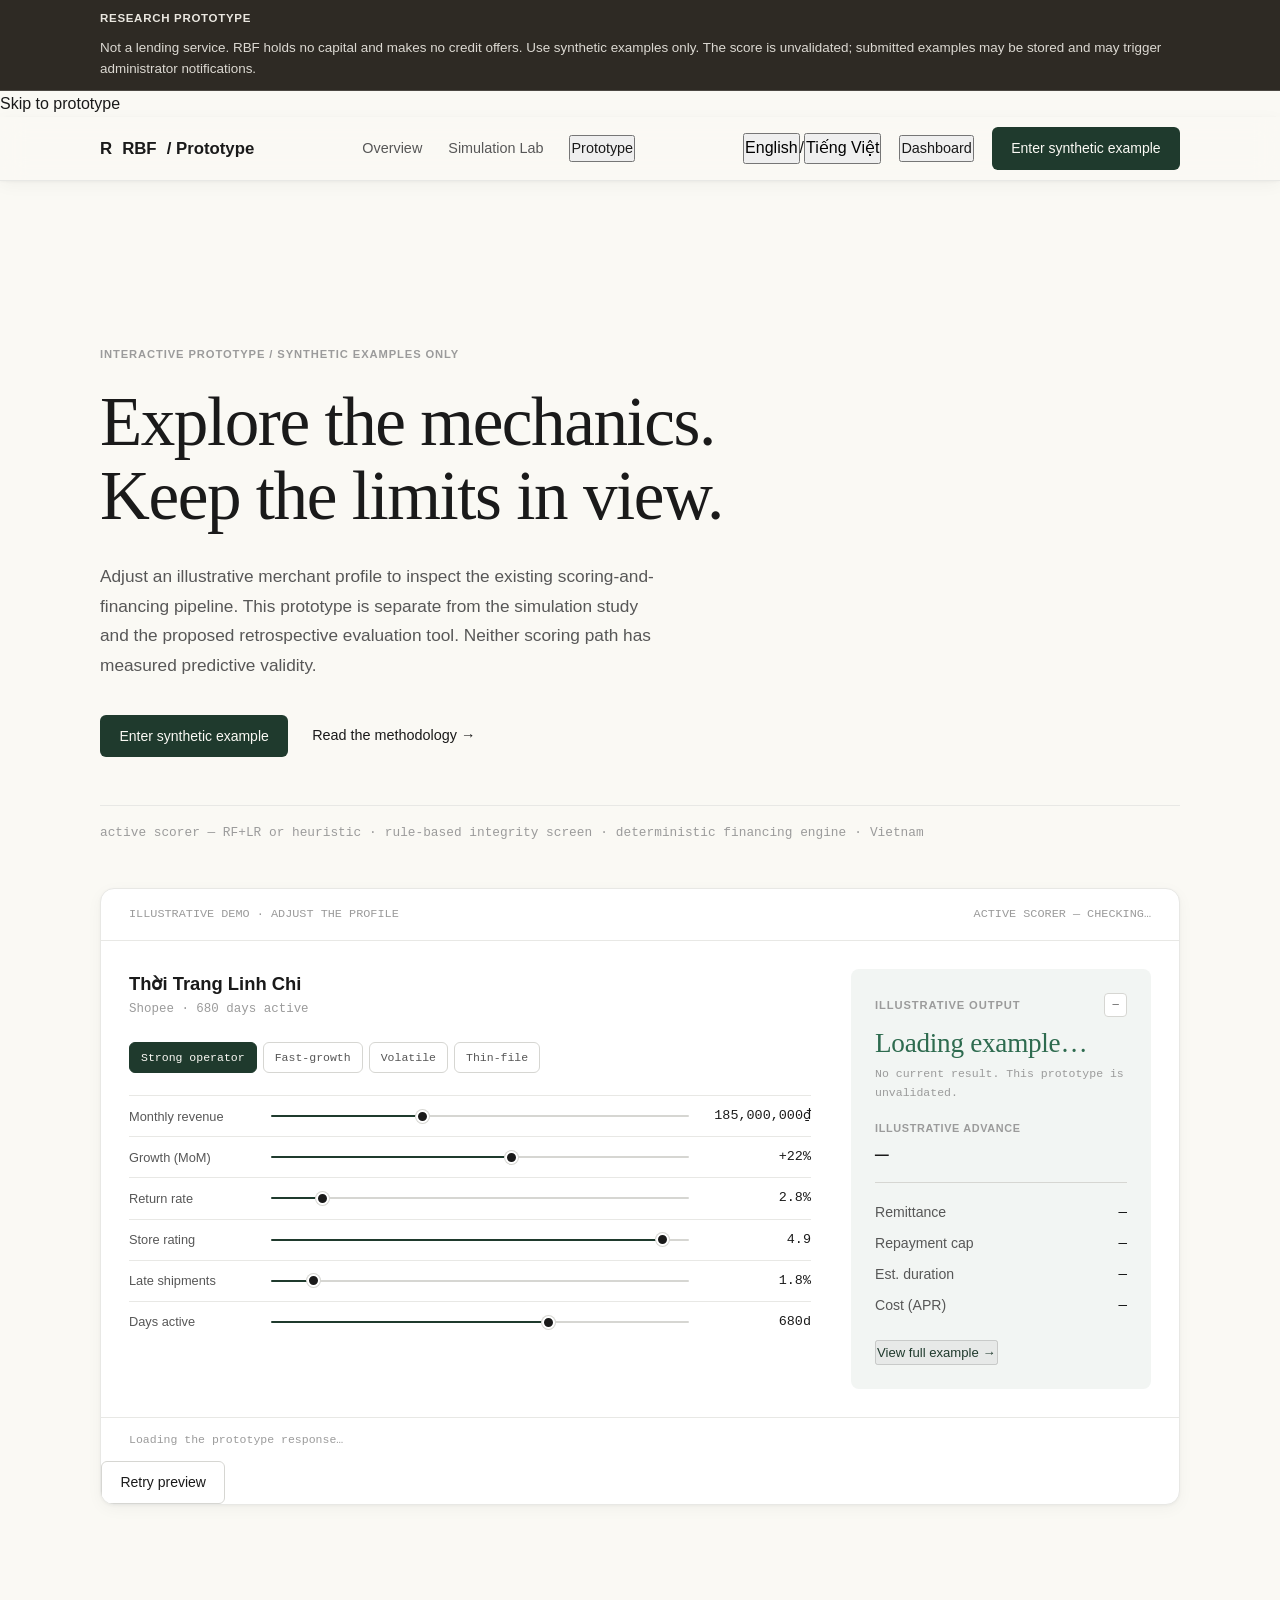
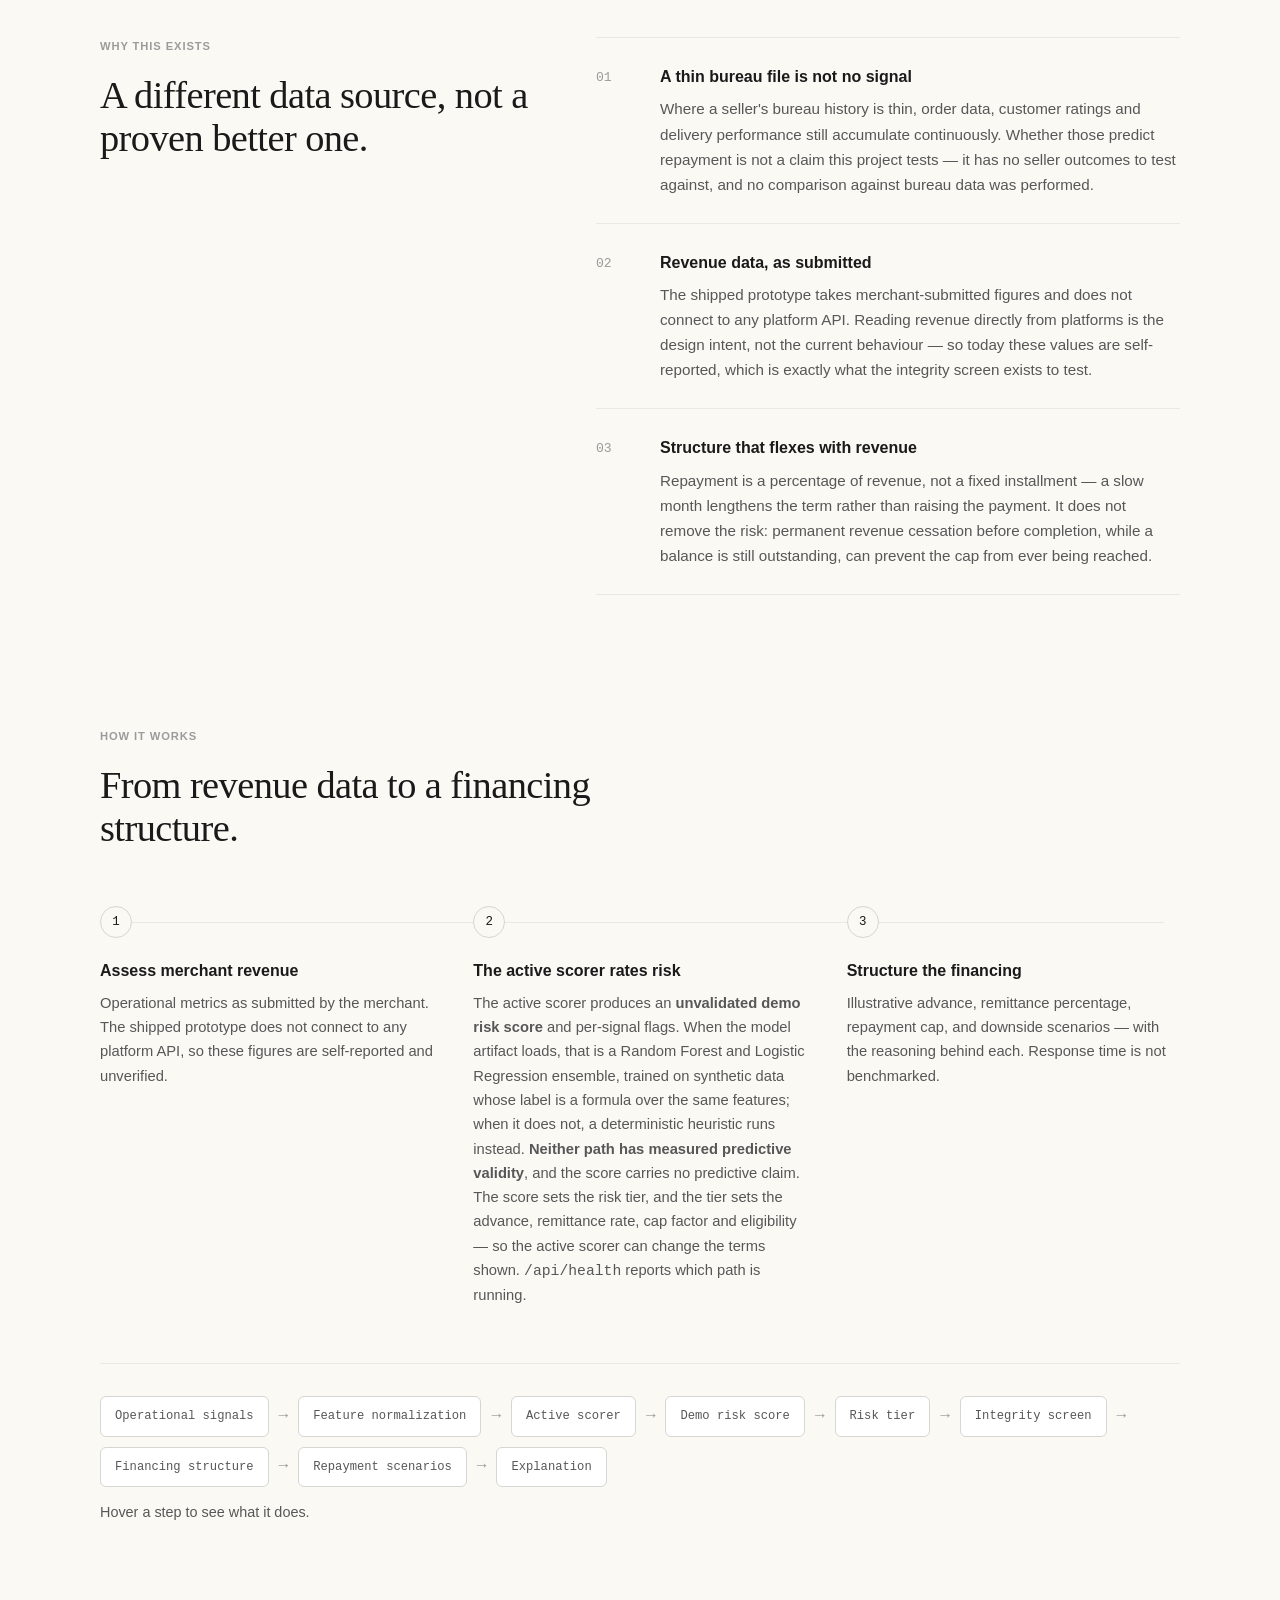
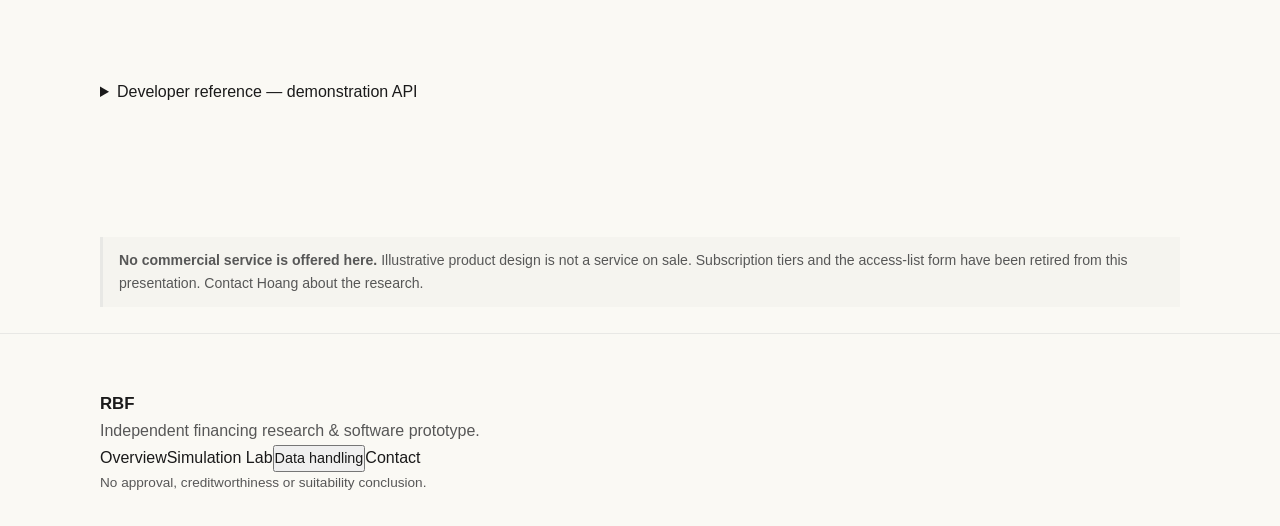
==== frontend/demo.html @ 068ee0ad "F1: connect USD equivalents to the pages The adapter was built, unit-tested and loaded by nothing. I" ====
<!DOCTYPE html>
<html lang="en">
<head>
<meta charset="UTF-8">
<meta name="viewport" content="width=device-width, initial-scale=1.0">
<title>RBF — Interactive research prototype</title>
<meta name="description" content="An unvalidated scoring and financing prototype. Use synthetic examples only; no lending service or credit recommendation.">
<meta property="og:title" content="RBF — Interactive research prototype">
<meta property="og:description" content="Explore a synthetic scoring and financing example. An unvalidated research prototype, not a lending service or credit recommendation.">
<meta property="og:type" content="website">
<meta property="og:url" content="https://sellerflow-production.up.railway.app/demo.html">
<meta name="twitter:card" content="summary">
<meta name="twitter:title" content="RBF — Interactive research prototype">
<meta name="twitter:description" content="Synthetic examples only. Scoring is unvalidated; this prototype makes no credit recommendation.">
<link rel="icon" href="/rbf-mark.svg" type="image/svg+xml">
<link rel="preload" href="/fonts/archivo-latin.woff2" as="font" type="font/woff2" crossorigin>
<link rel="preload" href="/fonts/fraunces-latin.woff2" as="font" type="font/woff2" crossorigin>
<script src="/i18n.js" defer></script>
<script src="/fx-display.js" defer></script>
<style>
/* Self-hosted fonts (Google Fonts woff2, subset: latin, latin-ext, vietnamese) */
/* Archivo — vietnamese */
@font-face {
  font-family: 'Archivo';
  font-style: normal;
  font-weight: 400 600;
  font-stretch: 100%;
  font-display: swap;
  src: url(/fonts/archivo-vietnamese.woff2) format('woff2');
  unicode-range: U+0102-0103, U+0110-0111, U+0128-0129, U+0168-0169, U+01A0-01A1, U+01AF-01B0, U+0300-0301, U+0303-0304, U+0308-0309, U+0323, U+0329, U+1EA0-1EF9, U+20AB;
}
/* Archivo — latin-ext */
@font-face {
  font-family: 'Archivo';
  font-style: normal;
  font-weight: 400 600;
  font-stretch: 100%;
  font-display: swap;
  src: url(/fonts/archivo-latin-ext.woff2) format('woff2');
  unicode-range: U+0100-02BA, U+02BD-02C5, U+02C7-02CC, U+02CE-02D7, U+02DD-02FF, U+0304, U+0308, U+0329, U+1D00-1DBF, U+1E00-1E9F, U+1EF2-1EFF, U+2020, U+20A0-20AB, U+20AD-20C0, U+2113, U+2C60-2C7F, U+A720-A7FF;
}
/* Archivo — latin */
@font-face {
  font-family: 'Archivo';
  font-style: normal;
  font-weight: 400 600;
  font-stretch: 100%;
  font-display: swap;
  src: url(/fonts/archivo-latin.woff2) format('woff2');
  unicode-range: U+0000-00FF, U+0131, U+0152-0153, U+02BB-02BC, U+02C6, U+02DA, U+02DC, U+0304, U+0308, U+0329, U+2000-206F, U+20AC, U+2122, U+2191, U+2193, U+2212, U+2215, U+FEFF, U+FFFD;
}
/* Fraunces — vietnamese */
@font-face {
  font-family: 'Fraunces';
  font-style: normal;
  font-weight: 400 600;
  font-display: swap;
  src: url(/fonts/fraunces-vietnamese.woff2) format('woff2');
  unicode-range: U+0102-0103, U+0110-0111, U+0128-0129, U+0168-0169, U+01A0-01A1, U+01AF-01B0, U+0300-0301, U+0303-0304, U+0308-0309, U+0323, U+0329, U+1EA0-1EF9, U+20AB;
}
/* Fraunces — latin-ext */
@font-face {
  font-family: 'Fraunces';
  font-style: normal;
  font-weight: 400 600;
  font-display: swap;
  src: url(/fonts/fraunces-latin-ext.woff2) format('woff2');
  unicode-range: U+0100-02BA, U+02BD-02C5, U+02C7-02CC, U+02CE-02D7, U+02DD-02FF, U+0304, U+0308, U+0329, U+1D00-1DBF, U+1E00-1E9F, U+1EF2-1EFF, U+2020, U+20A0-20AB, U+20AD-20C0, U+2113, U+2C60-2C7F, U+A720-A7FF;
}
/* Fraunces — latin */
@font-face {
  font-family: 'Fraunces';
  font-style: normal;
  font-weight: 400 600;
  font-display: swap;
  src: url(/fonts/fraunces-latin.woff2) format('woff2');
  unicode-range: U+0000-00FF, U+0131, U+0152-0153, U+02BB-02BC, U+02C6, U+02DA, U+02DC, U+0304, U+0308, U+0329, U+2000-206F, U+20AC, U+2122, U+2191, U+2193, U+2212, U+2215, U+FEFF, U+FFFD;
}
/* Spline Sans Mono — latin-ext */
@font-face {
  font-family: 'Spline Sans Mono';
  font-style: normal;
  font-weight: 400 500;
  font-display: swap;
  src: url(/fonts/spline-sans-mono-latin-ext.woff2) format('woff2');
  unicode-range: U+0100-02BA, U+02BD-02C5, U+02C7-02CC, U+02CE-02D7, U+02DD-02FF, U+0304, U+0308, U+0329, U+1D00-1DBF, U+1E00-1E9F, U+1EF2-1EFF, U+2020, U+20A0-20AB, U+20AD-20C0, U+2113, U+2C60-2C7F, U+A720-A7FF;
}
/* Spline Sans Mono — latin */
@font-face {
  font-family: 'Spline Sans Mono';
  font-style: normal;
  font-weight: 400 500;
  font-display: swap;
  src: url(/fonts/spline-sans-mono-latin.woff2) format('woff2');
  unicode-range: U+0000-00FF, U+0131, U+0152-0153, U+02BB-02BC, U+02C6, U+02DA, U+02DC, U+0304, U+0308, U+0329, U+2000-206F, U+20AC, U+2122, U+2191, U+2193, U+2212, U+2215, U+FEFF, U+FFFD;
}
:root{
  --paper:#FAF9F4;
  --surface:#FFFFFF;
  --ink:#1A1A1A;
  --ink-2:#575757;
  --ink-3:#9B9B9B;
  --hairline:#E8E8E5;
  --hairline-2:#D6D6D2;
  --accent:#1F3A2D;
  --accent-soft:#F2F5F3;
  --approve:#2E6B4F;
  --approve-bg:#F0F5F2;
  --caution:#8A6D3B;
  --caution-bg:#F7F4EE;
  --decline:#8C3A38;
  --decline-bg:#F7F0F0;
  --shadow:0 1px 3px rgba(0,0,0,0.04), 0 4px 16px rgba(0,0,0,0.04);
  --serif:'Fraunces',Georgia,'Times New Roman',serif;
  --ease:cubic-bezier(.2,.6,.2,1);
}
*{box-sizing:border-box;margin:0;padding:0}
html{scroll-behavior:smooth;background:var(--paper)}
body{
  font-family:'Archivo',-apple-system,sans-serif;
  background:var(--paper);
  color:var(--ink);
  font-size:16px;
  line-height:1.65;
  -webkit-font-smoothing:antialiased;
}
::selection{background:var(--accent);color:var(--paper)}
:focus-visible{outline:2px solid var(--accent);outline-offset:2px}
a{color:inherit;text-decoration:none}
button,input,select{font:inherit}
h1,h2{font-family:var(--serif);font-weight:500;letter-spacing:-.015em;color:var(--ink);font-optical-sizing:auto}
h1{font-size:clamp(2.6rem,5.4vw,4.55rem);line-height:1.06;letter-spacing:-.021em}
h2{font-size:clamp(1.85rem,3vw,2.7rem);line-height:1.13}
h3{font-family:'Archivo',sans-serif;font-size:1rem;font-weight:600;color:var(--ink)}
p{color:var(--ink-2)}
.small{font-size:.85rem;color:var(--ink-2)}
.label{
  font-family:'Archivo',sans-serif;
  font-size:.7rem;font-weight:600;
  letter-spacing:.08em;text-transform:uppercase;
  color:var(--ink-3);
}
.mono,.data,code{font-family:'Spline Sans Mono',monospace}
.data,.mono,td{font-variant-numeric:tabular-nums}
.wrap{width:min(1080px,calc(100% - 48px));margin:0 auto}
.page{display:none}
.page.active{display:block;animation:fadeIn .25s ease}
@keyframes fadeIn{from{opacity:0}to{opacity:1}}

/* Buttons */
.btn{
  display:inline-flex;align-items:center;justify-content:center;gap:8px;
  padding:.55rem 1.15rem;border-radius:6px;border:1px solid transparent;
  font-weight:500;font-size:.875rem;cursor:pointer;white-space:nowrap;
  transition:opacity .18s var(--ease),border-color .18s var(--ease),color .18s var(--ease),background .18s var(--ease),transform .18s var(--ease),box-shadow .18s var(--ease);
}
.btn-primary{background:var(--accent);color:#FAF9F4}
.btn-primary:hover{transform:translateY(-1px);box-shadow:0 8px 24px rgba(31,58,45,.20)}
.btn-ghost{background:transparent;color:var(--ink);border-color:var(--hairline-2)}
.btn-ghost:hover{border-color:var(--ink)}
.btn-block{width:100%}
.btn:disabled{opacity:.5;cursor:not-allowed}
.text-link{font-weight:500;font-size:.9rem;color:var(--ink);cursor:pointer}
.text-link:hover{text-decoration:underline;text-underline-offset:3px}

/* Forms */
input,select{
  width:100%;min-height:44px;
  border:1px solid var(--hairline-2);border-radius:6px;
  background:var(--surface);color:var(--ink);
  padding:0 12px;outline:none;
  transition:border-color .15s;
}
input:focus,select:focus{border-color:var(--accent)}
input.invalid,select.invalid{border-color:var(--decline)}
label{display:block;font-size:.78rem;font-weight:600;color:var(--ink);margin-bottom:6px}
.hint{font-size:.75rem;color:var(--ink-3);margin-top:6px}
.err-msg{display:none;font-size:.74rem;color:var(--decline);margin-top:6px}
.field.show-err .err-msg{display:block}

/* Navigation */
.nav{
  position:sticky;top:0;z-index:50;height:64px;
  background:rgba(250,249,244,.82);
  border-bottom:1px solid var(--hairline);
  backdrop-filter:blur(12px);
  -webkit-backdrop-filter:blur(12px);
  box-shadow:var(--shadow);
}
.nav .wrap{height:100%;display:flex;align-items:center;justify-content:space-between;gap:20px}
.brand{display:flex;align-items:center;gap:10px;font-weight:600;font-size:1.05rem;color:var(--ink);cursor:pointer}
.brand-mark{width:10px;height:10px;border-radius:2px;background:var(--accent);flex:0 0 10px}
.nav-links{display:flex;align-items:center;gap:26px}
.nav-links a{font-size:.9rem;font-weight:500;color:var(--ink-2);cursor:pointer}
.nav-links a:hover{color:var(--ink)}
.nav-actions{display:flex;align-items:center;gap:18px}
.hamburger{display:none;width:44px;height:44px;border:none;background:transparent;cursor:pointer}
.hamburger span{display:block;width:20px;height:1.5px;background:var(--ink);margin:5px auto;transition:.2s}
.hamburger.open span:nth-child(1){transform:translateY(6.5px) rotate(45deg)}
.hamburger.open span:nth-child(2){opacity:0}
.hamburger.open span:nth-child(3){transform:translateY(-6.5px) rotate(-45deg)}
.mobile-menu{display:none;position:fixed;top:64px;left:0;right:0;z-index:49;background:var(--paper);border-bottom:1px solid var(--hairline);padding:12px 24px 20px;box-shadow:var(--shadow)}
.mobile-menu.open{display:block}
.mobile-menu a{display:block;padding:12px 0;font-weight:500;color:var(--ink);border-bottom:1px solid var(--hairline)}
.mobile-menu .btn{margin-top:14px}

/* Hero */
.demo-banner{background:#2E2A24;color:#F4F1EA;padding:10px 0;font-size:.84rem;line-height:1.55;
  position:relative;z-index:60;border-bottom:1px solid rgba(255,255,255,.14)}
.demo-banner .wrap{display:flex;gap:10px;align-items:baseline;flex-wrap:wrap}
.demo-banner b{letter-spacing:.06em;text-transform:uppercase;font-size:.72rem;opacity:.95}
.demo-banner span{opacity:.88}
.demo-banner a{color:inherit;text-decoration:underline;text-underline-offset:2px}
@media(max-width:600px){.demo-banner{font-size:.79rem}}
.hero{padding:164px 0 0}
.hero .label{display:block;margin-bottom:22px}
.hero h1{max-width:820px}
.hero-body{max-width:560px;margin:30px 0 34px;font-size:1.08rem;line-height:1.72}
.hero-actions{display:flex;align-items:center;gap:24px;flex-wrap:wrap}
.hero-rule{border:none;border-top:1px solid var(--hairline);margin:48px 0 0}
.data-strip{
  font-family:'Spline Sans Mono',monospace;font-size:.8rem;color:var(--ink-3);
  padding:16px 0 0;display:flex;flex-wrap:wrap;gap:8px;
}
.data-strip span:not(:last-child):after{content:"·";margin-left:8px;color:var(--ink-3)}

/* Product proof */
.proof-card{
  margin-top:44px;background:var(--surface);
  border:1px solid var(--hairline);border-radius:14px;overflow:hidden;
  box-shadow:var(--shadow);
}
.proof-head{
  display:flex;justify-content:space-between;gap:16px;flex-wrap:wrap;
  padding:16px 28px;border-bottom:1px solid var(--hairline);
  font-family:'Spline Sans Mono',monospace;font-size:.74rem;color:var(--ink-3);
}
.proof-body{display:grid;grid-template-columns:1fr 300px;gap:40px;padding:28px}
.proof-shop{font-weight:600;font-size:1.15rem}
.proof-sub{font-family:'Spline Sans Mono',monospace;font-size:.78rem;color:var(--ink-3);margin-bottom:22px}
.proof-rows{display:grid;gap:0}
.proof-row{
  display:flex;justify-content:space-between;gap:20px;
  padding:9px 0;border-top:1px solid var(--hairline);font-size:.9rem;
}
.proof-row span:first-child{color:var(--ink-2)}
.proof-row span:last-child{font-family:'Spline Sans Mono',monospace;color:var(--ink)}
.decision-box{background:var(--accent-soft);border-radius:8px;padding:24px;align-self:start}
.decision-box .label{margin-bottom:10px}
.decision-word{font-family:var(--serif);font-size:1.7rem;font-weight:500;letter-spacing:-.01em;line-height:1.08;color:var(--approve);font-optical-sizing:auto}
.decision-box hr{border:none;border-top:1px solid var(--hairline-2);margin:14px 0}
.decision-row{display:flex;justify-content:space-between;gap:16px;padding:4px 0;font-size:.88rem}
.decision-row span:first-child{color:var(--ink-2)}
.decision-row span:last-child{font-family:'Spline Sans Mono',monospace;color:var(--ink)}
.proof-foot{
  padding:12px 28px;border-top:1px solid var(--hairline);
  font-family:'Spline Sans Mono',monospace;font-size:.72rem;color:var(--ink-3);
}

/* Interactive hero controls */
.hero-controls{margin-top:4px}
.hc-row{display:grid;grid-template-columns:128px 1fr 108px;gap:14px;align-items:center;padding:9px 0;border-top:1px solid var(--hairline)}
.hc-row label{font-size:.8rem;font-weight:500;color:var(--ink-2);margin:0}
.hc-val{font-size:.84rem;text-align:right;color:var(--ink)}
input[type=range]{-webkit-appearance:none;appearance:none;width:100%;height:2px;min-height:2px;background:var(--hairline-2);border:none;border-radius:1px;padding:0;cursor:pointer}
input[type=range]:focus{border:none;outline:none}
input[type=range]::-webkit-slider-thumb{-webkit-appearance:none;appearance:none;width:13px;height:13px;border-radius:50%;background:var(--ink);border:2px solid var(--surface);box-shadow:0 0 0 1px var(--hairline-2)}
input[type=range]::-moz-range-thumb{width:11px;height:11px;border-radius:50%;background:var(--ink);border:2px solid var(--surface);box-shadow:0 0 0 1px var(--hairline-2)}
.decision-box.warn{background:var(--caution-bg)}
.decision-box.fail{background:var(--decline-bg)}
.decision-word.warn{color:var(--caution)}
.decision-word.fail{color:var(--decline)}
.hero-chips{display:flex;flex-wrap:wrap;gap:6px;margin-top:16px}
.chip{display:inline-flex;align-items:center;gap:6px;border-radius:4px;padding:4px 9px;font-size:.72rem;font-weight:600;letter-spacing:.02em}
.chip i{width:6px;height:6px;border-radius:50%;font-style:normal}
.chip.pos{background:var(--approve-bg);color:var(--approve)}.chip.pos i{background:var(--approve)}
.chip.watch{background:var(--caution-bg);color:var(--caution)}.chip.watch i{background:var(--caution)}
.chip.neg{background:var(--decline-bg);color:var(--decline)}.chip.neg i{background:var(--decline)}
.chip.miss{background:var(--paper);color:var(--ink-3);border:1px dashed var(--hairline-2)}.chip.miss i{background:var(--ink-3)}

/* Demo recommendation hierarchy + recalculation feedback */
.hd-head{display:flex;align-items:center;justify-content:space-between;gap:10px;margin-bottom:12px}
.hd-head .label{margin:0}
.hd-tier{font-family:'Spline Sans Mono',monospace;font-size:.66rem;font-weight:500;letter-spacing:.02em;color:var(--ink-2);background:var(--surface);border:1px solid var(--hairline-2);border-radius:4px;padding:2px 7px;white-space:nowrap}
.decision-box.warn .hd-tier{color:var(--caution);border-color:var(--caution)}
.decision-box.fail .hd-tier{color:var(--decline);border-color:var(--decline)}
.hd-pdline{font-family:'Spline Sans Mono',monospace;font-size:.72rem;color:var(--ink-3);margin:6px 0 18px}
.hd-advance{margin-bottom:2px}
.hd-advance-label{display:block;font-size:.68rem;font-weight:600;letter-spacing:.06em;text-transform:uppercase;color:var(--ink-3);margin-bottom:5px}
.hd-amount{font-family:'Spline Sans Mono',monospace;font-size:1.42rem;font-weight:500;color:var(--ink);letter-spacing:-.01em;line-height:1.1}
.decision-word,.hd-tier,.hd-pdline,.hd-amount,.decision-row span:last-child{transition:opacity .18s var(--ease)}
.decision-box.is-updating .decision-word,
.decision-box.is-updating .hd-tier,
.decision-box.is-updating .hd-pdline,
.decision-box.is-updating .hd-amount,
.decision-box.is-updating .decision-row span:last-child{opacity:.32}
.hero-reason{margin-top:16px;font-size:.86rem;color:var(--ink-2);line-height:1.62;max-width:520px}
.hero-full-link{display:inline-block;margin-top:18px;font-size:.82rem;font-weight:500;color:var(--accent);cursor:pointer}
.hero-full-link:hover{text-decoration:underline;text-underline-offset:3px}
.hero-presets{display:flex;flex-wrap:wrap;gap:6px;margin:2px 0 22px}
.preset-btn{font-family:'Spline Sans Mono',monospace;font-size:.72rem;font-weight:500;color:var(--ink-2);background:var(--surface);border:1px solid var(--hairline-2);border-radius:6px;padding:5px 11px;cursor:pointer;transition:color .15s var(--ease),background .15s var(--ease),border-color .15s var(--ease)}
.preset-btn:hover{border-color:var(--ink-3);color:var(--ink)}
.preset-btn.active{background:var(--accent);border-color:var(--accent);color:var(--paper)}

/* Methodology flow */
.flow{display:flex;flex-wrap:wrap;align-items:center;gap:10px;margin-top:56px;padding-top:32px;border-top:1px solid var(--hairline)}
.flow-node{border:1px solid var(--hairline-2);border-radius:6px;padding:9px 14px;font-family:'Spline Sans Mono',monospace;font-size:.76rem;color:var(--ink-2);cursor:default;transition:border-color .15s,color .15s;background:var(--surface)}
.flow-node:hover,.flow-node.active{border-color:var(--ink);color:var(--ink)}
.flow-sep{color:var(--ink-3);font-family:'Spline Sans Mono',monospace}
.flow-desc{margin-top:14px;font-size:.9rem;color:var(--ink-2);min-height:3.2em;max-width:560px}
.flow-desc b{font-weight:600;color:var(--ink)}

/* Decision sequence */
.decide-seq{margin-top:22px;display:none}
.decide-seq .progress{margin-bottom:10px}
.seq-text{font-family:'Spline Sans Mono',monospace;font-size:.78rem;color:var(--ink-2)}

/* API console */
.console-run{display:flex;align-items:center;gap:12px;padding:12px 14px;border-top:1px solid var(--hairline)}
.latency-badge{font-family:'Spline Sans Mono',monospace;font-size:.72rem;color:var(--approve);background:var(--approve-bg);border-radius:4px;padding:3px 8px;display:none}
.api-out{display:none;border-top:1px solid var(--hairline);padding:16px 20px;background:var(--paper)}
.api-out .label{display:block;margin-bottom:8px}
.api-out-head{display:flex;align-items:center;justify-content:space-between;gap:12px;margin-bottom:10px}
.api-out-head .label{margin:0}
.api-status{font-family:'Spline Sans Mono',monospace;font-size:.72rem;font-weight:500;color:var(--approve);background:var(--approve-bg);border-radius:4px;padding:2px 8px}
.api-status.err{color:var(--decline);background:var(--decline-bg)}
.api-out pre{font-family:'Spline Sans Mono',monospace;font-size:.76rem;line-height:1.7;white-space:pre-wrap;word-break:break-word;color:var(--ink)}

/* Explainability */
.why-grid{display:grid;grid-template-columns:repeat(3,1fr);gap:20px;margin-top:16px}
.why-col h4{font-size:.7rem;font-weight:600;letter-spacing:.08em;text-transform:uppercase;color:var(--ink-3);margin-bottom:10px}
.why-col ul{list-style:none;display:grid;gap:7px}
.why-col li{font-size:.88rem;color:var(--ink-2);padding-left:16px;position:relative}
.why-col li:before{position:absolute;left:0;font-family:'Spline Sans Mono',monospace}
.why-col.pos li:before{content:"+";color:var(--approve)}
.why-col.adj li:before{content:"−";color:var(--caution)}
.why-col.next li:before{content:"→";color:var(--ink-3)}

/* Financing structure / scenarios / risk findings */
.scenario-table tr{cursor:default}
.scenario-table tbody tr:hover td{background:transparent}
.scenario-table tr.sc-closure td{background:var(--decline-bg);border-top:1px solid var(--decline)}
.scenario-table tr.sc-closure:hover td{background:var(--decline-bg)}
.scenario-table td.sc-unrec{color:var(--decline);font-weight:600}
.sc-note{color:var(--ink-2);line-height:1.55;max-width:64ch}
.finding-list{display:grid;gap:10px;margin-top:16px}
.finding-card{border:1px solid var(--hairline);border-radius:8px;padding:16px 18px;background:var(--surface)}
.finding-top{display:flex;justify-content:space-between;align-items:center;gap:12px;margin-bottom:8px}
.finding-cat{font-weight:600;font-size:.92rem;color:var(--ink)}
.sev-badge{font-size:.66rem;font-weight:600;letter-spacing:.04em;text-transform:uppercase;padding:3px 8px;border-radius:4px;flex:0 0 auto}
.sev-badge.low{background:var(--approve-bg);color:var(--approve)}
.sev-badge.medium{background:var(--caution-bg);color:var(--caution)}
.sev-badge.high{background:var(--decline-bg);color:var(--decline)}
.sev-badge.unknown{background:var(--paper);color:var(--ink-3);border:1px dashed var(--hairline-2)}
.finding-evidence{font-family:'Spline Sans Mono',monospace;font-size:.84rem;color:var(--ink);margin-bottom:6px}
.finding-why{font-size:.88rem;color:var(--ink-2)}
.finding-resolution{font-size:.82rem;color:var(--ink-3);margin-top:10px;padding-top:10px;border-top:1px dashed var(--hairline)}

/* Sections */
.section{padding:132px 0 0}
.argument{display:grid;grid-template-columns:40% 1fr;gap:64px}
.argument .label{display:block;margin-bottom:18px}
.arg-entry{display:grid;grid-template-columns:48px 1fr;gap:16px;padding:26px 0;border-top:1px solid var(--hairline)}
.arg-entry:last-child{border-bottom:1px solid var(--hairline)}
.arg-num{font-family:'Spline Sans Mono',monospace;font-size:.82rem;color:var(--ink-3);padding-top:3px}
.arg-entry h3{margin-bottom:6px}
.arg-entry p{font-size:.95rem}

.how-head{max-width:520px;margin-bottom:56px}
.how-head .label{display:block;margin-bottom:18px}
.steps{display:grid;grid-template-columns:repeat(3,1fr);gap:40px;position:relative}
.steps:before{content:"";position:absolute;top:16px;left:16px;right:16px;height:1px;background:var(--hairline)}
.step{position:relative}
.step-num{
  display:flex;align-items:center;justify-content:center;
  width:32px;height:32px;border-radius:50%;
  background:var(--paper);border:1px solid var(--hairline-2);
  font-family:'Spline Sans Mono',monospace;font-size:.78rem;color:var(--ink);
  margin-bottom:20px;position:relative;
}
.step h3{margin-bottom:6px}
.step p{font-size:.92rem}

/* For lenders */
.lenders{margin-top:120px;background:var(--accent-soft);padding:96px 0}
.lenders-grid{display:grid;grid-template-columns:1.1fr .9fr;gap:64px;align-items:start}
.lenders .label{display:block;margin-bottom:18px}
.lenders h2{margin-bottom:12px}
.lenders-lead{max-width:440px;margin-bottom:36px}
.feature-row{padding:18px 0;border-top:1px solid var(--hairline-2)}
.feature-row:last-child{border-bottom:1px solid var(--hairline-2)}
.feature-row h3{display:inline}
.feature-row p{display:inline;font-size:.95rem}
.feature-row h3:after{content:" — ";color:var(--ink-3);font-weight:400}
.code-card{background:var(--surface);border:1px solid var(--hairline);border-radius:14px;overflow:hidden}
.code-tabs{display:flex;align-items:center;gap:4px;padding:10px 14px;border-bottom:1px solid var(--hairline)}
.code-tabs button{
  border:none;background:transparent;cursor:pointer;
  font-family:'Spline Sans Mono',monospace;font-size:.76rem;color:var(--ink-3);
  padding:6px 10px;border-radius:4px;
}
.code-tabs button.active{color:var(--ink);background:var(--accent-soft)}
.copy-btn{margin-left:auto}
.code-body{padding:20px;overflow:auto}
.code-body pre{font-family:'Spline Sans Mono',monospace;font-size:.78rem;line-height:1.8;white-space:pre;color:var(--ink)}
.code-body .k{color:var(--ink-2)}
.code-body .s{color:var(--accent)}
.code-body .c{color:var(--ink-3)}

/* Pricing */
.pricing-head{max-width:520px;margin-bottom:56px}
.pricing-head .label{display:block;margin-bottom:18px}
.price-grid{display:grid;grid-template-columns:repeat(3,1fr);gap:20px}
.price-card{
  background:var(--surface);border:1px solid var(--hairline);border-radius:14px;
  padding:32px;display:flex;flex-direction:column;
  transition:transform .2s var(--ease),box-shadow .2s var(--ease),border-color .2s var(--ease);
}
.price-card:hover{transform:translateY(-3px);box-shadow:var(--shadow);border-color:var(--hairline-2)}
.price-card.featured{border:1.5px solid var(--accent);background:var(--accent-soft)}
.price-card.featured:hover{box-shadow:0 10px 30px rgba(31,58,45,.12)}
.price-card h3{margin-bottom:16px}
.price{font-family:var(--serif);font-size:2.3rem;font-weight:500;letter-spacing:-.01em;line-height:1;color:var(--ink);font-optical-sizing:auto}
.price small{font-size:.85rem;font-weight:400;letter-spacing:0;color:var(--ink-3)}
.price-desc{font-size:.9rem;margin:14px 0 22px}
.price-tag{display:inline-block;font-family:'Spline Sans Mono',monospace;font-size:.64rem;font-weight:600;letter-spacing:.06em;text-transform:uppercase;color:var(--paper);background:var(--accent);border-radius:4px;padding:3px 9px;margin-bottom:14px}
.price-list{list-style:none;display:grid;margin-bottom:28px}
.price-list li{padding:9px 0;border-top:1px solid var(--hairline);color:var(--ink-2);font-size:.9rem}
.price-card .btn{margin-top:auto}

/* Waitlist */
.waitlist{padding:120px 0}
.waitlist-inner{max-width:480px;margin:0 auto;text-align:center}
.waitlist-inner p{margin:14px 0 28px}
.waitlist-form{display:flex;gap:10px;align-items:center}
.waitlist-form input{flex:1}
/* The privacy line is a sibling of the form, never a child. As a third flex
   child it claimed the row, collapsed input{flex:1} to a sliver and stretched
   the button to its height — invisible on mobile, where line ~603 reflows the
   container to a column. */
.waitlist-privacy{margin:10px 0 0;max-width:520px;font-size:.8rem;line-height:1.6;color:var(--ink-3)}
.waitlist-privacy a{color:inherit;text-decoration:underline;text-underline-offset:2px}
/* One treatment for the demonstration statement wherever it repeats, so the
   banner and the pricing note are visibly the same claim. */
.demo-note{margin:0 0 26px;padding:12px 16px;border-left:3px solid var(--hairline);
  background:rgba(0,0,0,.02);font-size:.88rem;line-height:1.65;color:var(--ink-2)}
.field-note{margin:-6px 0 18px;font-size:.86rem;line-height:1.6;color:var(--ink-3)}
.waitlist-note{margin-top:16px;font-family:'Spline Sans Mono',monospace;font-size:.76rem;color:var(--ink-3)}
.waitlist-mail{color:var(--accent);text-decoration:underline;text-underline-offset:3px}
.waitlist-success{display:none;padding:20px 0;font-size:1.05rem;color:var(--ink)}

/* Footer */
footer{border-top:1px solid var(--hairline);padding:56px 0 32px}
.foot-grid{display:grid;grid-template-columns:1.4fr 1fr 1fr;gap:32px;margin-bottom:44px}
.foot-grid p,.foot-grid a,.foot-grid div{color:var(--ink-3);font-size:.88rem}
.foot-col h4{font-size:.7rem;font-weight:600;letter-spacing:.08em;text-transform:uppercase;color:var(--ink-3);margin-bottom:12px}
.foot-col a{display:block;padding:4px 0;cursor:pointer}
.foot-col a:hover{color:var(--ink)}
.foot-bottom{
  border-top:1px solid var(--hairline);padding-top:20px;
  display:flex;justify-content:space-between;gap:14px;flex-wrap:wrap;
  font-size:.85rem;color:var(--ink-3);
}

/* App pages */
.app-shell{padding:72px 0 120px}
.app-card{
  width:min(680px,100%);margin:0 auto;
  background:var(--surface);border:1px solid var(--hairline);border-radius:10px;
  padding:36px;
}
.progress{height:2px;background:var(--hairline);border-radius:1px;overflow:hidden;margin-bottom:10px}
.progress-fill{height:100%;width:33%;background:var(--accent);transition:width .25s}
.progress-label{margin-bottom:28px}
.app-card h2{font-size:1.9rem}
.app-card .sub{margin:8px 0 28px}
.field{margin-bottom:18px}
.field-row{display:grid;grid-template-columns:1fr 1fr;gap:14px}
.apply-nav{display:flex;justify-content:space-between;gap:12px;margin-top:28px}
.preview-list{border:1px solid var(--hairline);border-radius:8px;overflow:hidden}
.preview-row{display:flex;justify-content:space-between;gap:20px;padding:12px 16px;border-bottom:1px solid var(--hairline);font-size:.9rem}
.preview-row:last-child{border-bottom:none}
.preview-row span:first-child{color:var(--ink-2)}
.preview-row span:last-child{font-family:'Spline Sans Mono',monospace;color:var(--ink);text-align:right}
.spinner{width:14px;height:14px;border:2px solid rgba(250,250,248,.35);border-top-color:#FAFAF8;border-radius:50%;animation:spin .7s linear infinite}
@keyframes spin{to{transform:rotate(360deg)}}

/* Result */
.result-wrap{width:min(840px,100%);margin:0 auto}
.result-head{padding:32px;background:var(--surface);border:1px solid var(--hairline);border-radius:10px}
.result-top{display:flex;justify-content:space-between;gap:24px;align-items:flex-start;margin-bottom:28px}
.result-id{font-family:'Spline Sans Mono',monospace;font-size:.76rem;color:var(--ink-3)}
.result-verdict{font-family:var(--serif);font-size:clamp(2.1rem,3.5vw,2.8rem);font-weight:500;letter-spacing:-.015em;line-height:1.04;margin:6px 0 8px;font-optical-sizing:auto}
.result-head.APPROVED .result-verdict{color:var(--approve)}
.result-head.CONDITIONAL .result-verdict{color:var(--caution)}
.result-head.REJECTED .result-verdict{color:var(--decline)}
.result-shop{font-weight:600}.result-shop span{font-weight:400;color:var(--ink-2)}
.metric-grid{display:grid;grid-template-columns:repeat(4,1fr);gap:12px}
.metric{border:1px solid var(--hairline);border-radius:8px;padding:16px}
.metric .mv{font-family:'Spline Sans Mono',monospace;font-size:1.05rem;margin-top:8px;color:var(--ink)}
.result-section{margin-top:14px;padding:28px;background:var(--surface);border:1px solid var(--hairline);border-radius:10px}
.reasoning{margin-top:14px}
#int-level{margin-left:10px;vertical-align:middle}
.gate-banner{margin-top:20px;padding:13px 16px;border-radius:8px;font-size:.88rem;line-height:1.5}
.gate-banner.high{background:var(--decline-bg);color:var(--decline);border:1px solid var(--decline)}
.gate-banner.review{background:var(--caution-bg);color:var(--caution);border:1px solid var(--caution)}
.explain{border:1px solid var(--hairline);border-radius:8px;margin-top:18px;overflow:hidden}
.explain summary{padding:14px 18px;font-weight:600;font-size:.9rem;cursor:pointer;list-style:none}
.explain summary::-webkit-details-marker{display:none}
.ex-body{padding:0 18px 16px;color:var(--ink-2);font-size:.92rem}
.result-actions{display:flex;gap:10px;margin-top:18px}
.toast{
  position:fixed;left:50%;bottom:28px;transform:translateX(-50%) translateY(16px);
  opacity:0;pointer-events:none;background:var(--ink);color:var(--paper);
  border-radius:6px;padding:10px 16px;font-weight:500;font-size:.85rem;z-index:200;
  transition:.2s;box-shadow:var(--shadow);
}
.toast.show{opacity:1;transform:translateX(-50%) translateY(0)}

/* Dashboard */
.login-overlay{
  position:fixed;inset:0;background:rgba(250,250,248,.88);
  backdrop-filter:blur(8px);-webkit-backdrop-filter:blur(8px);
  z-index:100;display:flex;align-items:center;justify-content:center;padding:24px;
}
.login-box{
  width:min(380px,100%);background:var(--surface);
  border:1px solid var(--hairline);border-radius:10px;
  box-shadow:var(--shadow);padding:32px;
}
.login-box .brand{margin-bottom:22px}
.login-box p{margin:6px 0 20px;font-size:.92rem}
.login-err{display:none;color:var(--decline);font-size:.82rem;margin-top:10px}
.dash-layout{display:grid;grid-template-columns:224px 1fr;min-height:calc(100vh - 64px)}
.dash-side{padding:24px 14px;border-right:1px solid var(--hairline)}
.ds-group{font-size:.68rem;letter-spacing:.08em;text-transform:uppercase;color:var(--ink-3);font-weight:600;margin:18px 10px 8px}
.ds-item{
  display:flex;align-items:center;gap:10px;padding:9px 12px;
  border-radius:6px;font-weight:500;font-size:.9rem;color:var(--ink-2);cursor:pointer;
}
.ds-item:hover{color:var(--ink)}
.ds-item.active{background:var(--accent-soft);color:var(--accent);font-weight:600}
.cnt{margin-left:auto;font-family:'Spline Sans Mono',monospace;font-size:.76rem}
.dash-main{padding:28px 30px;min-width:0}
.dash-top{display:flex;justify-content:space-between;gap:16px;align-items:center;margin-bottom:20px}
.dash-top h2{font-size:1.9rem}
.traffic-line{font-size:.82rem;color:var(--ink-3);margin:-4px 0 18px}
.traffic-line b{font-family:'Spline Sans Mono',monospace;font-weight:500;color:var(--ink-2)}
.dash-search{max-width:260px}
.stat-row{display:grid;grid-template-columns:repeat(4,1fr);gap:12px;margin-bottom:14px}
.dstat{padding:18px;background:var(--surface);border:1px solid var(--hairline);border-radius:8px}
.dv{font-family:'Spline Sans Mono',monospace;font-size:1.35rem;color:var(--ink);margin-top:8px}
.charts-row{display:grid;grid-template-columns:.9fr 1.1fr;gap:12px;margin-bottom:14px}
.chart-card{padding:22px;background:var(--surface);border:1px solid var(--hairline);border-radius:8px}
.chart-card h3{margin-bottom:16px}
.donut-wrap{display:flex;align-items:center;gap:24px}
.donut-legend{display:grid;gap:8px}
.leg{display:flex;align-items:center;gap:8px;color:var(--ink-2);font-size:.88rem}
.leg b{font-family:'Spline Sans Mono',monospace;font-weight:500;color:var(--ink);margin-left:4px}
.sw{width:8px;height:8px;border-radius:50%;display:inline-block}
.bars{display:grid;gap:14px}
.bl{display:flex;justify-content:space-between;margin-bottom:6px;color:var(--ink-2);font-size:.88rem}
.bl b{font-family:'Spline Sans Mono',monospace;font-weight:500;color:var(--ink)}
.bar-track{height:6px;background:var(--hairline);border-radius:3px;overflow:hidden}
.bar-fill{height:100%;background:var(--ink-2);border-radius:3px}
.table-card{background:var(--surface);border:1px solid var(--hairline);border-radius:8px;overflow:hidden}
.table-scroll{overflow-x:auto}
table{width:100%;border-collapse:collapse;min-width:760px}
th{
  text-align:left;padding:12px 15px;border-bottom:1px solid var(--hairline);
  font-size:.68rem;font-weight:600;letter-spacing:.08em;text-transform:uppercase;color:var(--ink-3);
}
td{padding:13px 15px;border-bottom:1px solid var(--hairline);color:var(--ink-2);font-size:.88rem;white-space:nowrap}
tr{cursor:pointer}tbody tr:hover td{background:var(--paper)}
.t-id,.t-num{font-family:'Spline Sans Mono',monospace;color:var(--ink)}
.tn{font-weight:600;color:var(--ink)}.to{font-size:.76rem;color:var(--ink-3)}
.live-tag{display:inline-block;margin-left:6px;font-family:'Spline Sans Mono',monospace;font-size:.56rem;font-weight:600;letter-spacing:.06em;color:var(--paper);background:var(--approve);border-radius:3px;padding:1px 5px;vertical-align:middle}
.pd-wrap{display:flex;align-items:center;gap:8px}
.pd-dot{width:8px;height:8px;border-radius:50%;display:inline-block;flex:0 0 8px}
.badge{
  display:inline-flex;align-items:center;border-radius:4px;padding:3px 8px;
  font-size:.68rem;font-weight:600;letter-spacing:.04em;
}
.badge.APPROVED{background:var(--approve-bg);color:var(--approve)}
.badge.CONDITIONAL{background:var(--caution-bg);color:var(--caution)}
.badge.REJECTED{background:var(--decline-bg);color:var(--decline)}
.empty{padding:36px;text-align:center;color:var(--ink-3)}
.prose{max-width:640px}
.prose h3{margin:26px 0 6px}
.prose p{margin-bottom:10px;font-size:.95rem}

@media(max-width:960px){
  .nav-links{display:none}.nav-actions .text-link{display:none}.hamburger{display:block}
  .argument,.lenders-grid,.proof-body{grid-template-columns:1fr}
  .proof-body{gap:28px}
  .price-grid,.stat-row{grid-template-columns:1fr 1fr}
  .steps{grid-template-columns:1fr;gap:32px}
  .steps:before{display:none}
  .dash-layout{grid-template-columns:1fr}
  .dash-side{border-right:none;border-bottom:1px solid var(--hairline);display:flex;flex-wrap:wrap;gap:4px;padding:14px}
  .ds-group{display:none}.ds-item .cnt{display:none}
  .charts-row{grid-template-columns:1fr}
}
@media(max-width:620px){
  .wrap{width:min(100% - 32px,1080px)}
  .hero{padding-top:88px}
  .section{padding:88px 0 0}
  .lenders{margin-top:88px;padding:72px 0}
  .waitlist{padding:88px 0}
  .price-grid,.field-row,.metric-grid,.foot-grid,.stat-row,.why-grid{grid-template-columns:1fr}
  .hc-row{grid-template-columns:98px 1fr 92px;gap:8px}
  /* `align-items:center` is right for the desktop row, but in a column it
     shrinks the button to its content width. Restore `stretch` so the
     button stays full-width on a phone — a larger tap target, matching
     the input, which is what the default gave before the R1 fix. */
  .waitlist-form{flex-direction:column;align-items:stretch}
  .app-card{padding:24px}
  .result-actions{flex-direction:column}
  .dash-search{max-width:100%}
  .dash-top{flex-direction:column;align-items:flex-start}
}

/* Premium scroll-reveal (progressive enhancement) */
@media(prefers-reduced-motion:no-preference){
  html.reveal-ready .reveal{opacity:0;transform:translateY(20px);transition:opacity .8s var(--ease),transform .8s var(--ease)}
  html.reveal-ready .reveal.in{opacity:1;transform:none}
  html.reveal-ready .arg-entry.reveal:nth-child(2){transition-delay:.07s}
  html.reveal-ready .arg-entry.reveal:nth-child(3){transition-delay:.14s}
  html.reveal-ready .step.reveal:nth-child(2){transition-delay:.09s}
  html.reveal-ready .step.reveal:nth-child(3){transition-delay:.18s}
  html.reveal-ready .price-card.reveal:nth-child(2){transition-delay:.09s}
  html.reveal-ready .price-card.reveal:nth-child(3){transition-delay:.18s}
}
</style>
<link rel="stylesheet" href="/institutional.css">
</head>
<body class="prototype">
<!-- P1: the deployment's status has to be visible where the visitor arrives, not
     only on /lab or in the README. The paper cites this URL; anyone following it
     lands here. Placed above the nav, unconditional, not dismissible. -->
<div class="demo-banner"><div class="wrap"><b data-i18n="demo.banner.tag">Research prototype</b><span data-i18n="demo.banner.body">Not a lending service. RBF holds no capital and makes no credit offers. Use synthetic examples only. The score is unvalidated; submitted examples may be stored and may trigger administrator notifications.</span></div></div>

<a class="rbf-skip" href="#page-landing" data-i18n="demo.skip">Skip to prototype</a>
<nav class="nav" aria-label="Prototype navigation" data-i18n-attr="aria-label:demo.nav.label"><div class="wrap">
<a class="brand" href="/"><span class="rbf-mark" aria-hidden="true">R</span>RBF <span class="brand-context" data-i18n="demo.brand.context">/ Prototype</span></a>
<div class="nav-links"><a href="/" data-i18n="demo.nav.overview">Overview</a><a href="/lab" data-i18n="chrome.nav.lab">Simulation Lab</a><button class="text-link" onclick="go('landing')" data-i18n="demo.nav.prototype">Prototype</button></div>
<div class="nav-actions"><div class="lang-switch" role="group" aria-label="Language" data-i18n-attr="aria-label:lang.label"><button type="button" data-lang-option="en" aria-pressed="true">English</button><span class="lang-sep" aria-hidden="true">/</span><button type="button" data-lang-option="vi" aria-pressed="false" lang="vi">Tiếng Việt</button></div><button class="text-link" onclick="go('dashboard')" data-i18n="demo.nav.dashboard">Dashboard</button><button class="btn btn-primary" onclick="go('apply')" data-i18n="demo.cta.enterExample">Enter synthetic example</button><button class="hamburger" id="hamburger" onclick="toggleMenu()" aria-label="Open menu" data-i18n-attr="aria-label:demo.nav.menu" aria-expanded="false" aria-controls="mobile-menu"><span></span><span></span><span></span></button></div>
</div></nav>
<div class="mobile-menu" id="mobile-menu"><a href="/" data-i18n="demo.nav.overview">Overview</a><a href="/lab" data-i18n="chrome.nav.lab">Simulation Lab</a><button onclick="go('landing')" data-i18n="demo.nav.prototype">Prototype</button><button onclick="go('dashboard')" data-i18n="demo.nav.dashboard">Dashboard</button></div>
<main id="page-landing" class="page active">
  <section class="hero">
    <div class="wrap">
      <span class="label" data-i18n="demo.hero.label">Interactive prototype / synthetic examples only</span>
      <h1 data-i18n-html="demo.hero.title">Explore the mechanics.<br>Keep the limits in view.</h1>
      <p class="hero-body" data-i18n="demo.hero.body">Adjust an illustrative merchant profile to inspect the existing scoring-and-financing pipeline. This prototype is separate from the simulation study and the proposed retrospective evaluation tool. Neither scoring path has measured predictive validity.</p>
      <div class="hero-actions">
        <button class="btn btn-primary" onclick="go('apply')" data-i18n="demo.cta.enterExample">Enter synthetic example</button>
        <a class="text-link" onclick="jump('how')" data-i18n="demo.hero.methodology">Read the methodology →</a>
      </div>
      <hr class="hero-rule">
      <div class="data-strip">
        <span data-i18n="demo.strip.scorer">active scorer — RF+LR or heuristic</span><span data-i18n="demo.strip.integrity">rule-based integrity screen</span><span data-i18n="demo.strip.engine">deterministic financing engine</span><span data-i18n="demo.strip.market">Vietnam</span>
      </div>

      <div class="proof-card">
        <div class="proof-head"><span data-i18n="demo.proof.head">ILLUSTRATIVE DEMO · ADJUST THE PROFILE</span><span id="hero-model" title="The ensemble is optional at runtime; this label is read from /api/health." data-i18n="demo.scorer.checking" data-i18n-attr="title:demo.scorer.title.default">ACTIVE SCORER — CHECKING…</span></div>
        <div class="proof-body">
          <div>
            <div class="proof-shop" id="hv-shop">Thời Trang Linh Chi</div>
            <div class="proof-sub"><span id="hv-plat">Shopee</span> · <span id="hv-days-sub">680</span> <span data-i18n="demo.hero.daysActiveUnit">days active</span></div>
            <div class="hero-presets" id="hero-presets">
              <button class="preset-btn active" data-preset="strong" onclick="heroApplyPreset('strong',this)" data-i18n="demo.preset.strong">Strong operator</button>
              <button class="preset-btn" data-preset="growth" onclick="heroApplyPreset('growth',this)" data-i18n="demo.preset.growth">Fast-growth</button>
              <button class="preset-btn" data-preset="volatile" onclick="heroApplyPreset('volatile',this)" data-i18n="demo.preset.volatile">Volatile</button>
              <button class="preset-btn" data-preset="thin" onclick="heroApplyPreset('thin',this)" data-i18n="demo.preset.thin">Thin-file</button>
            </div>
            <div class="hero-controls">
              <div class="hc-row"><label for="hc-rev" data-i18n="demo.field.monthlyRevenue">Monthly revenue</label><input type="range" id="hc-rev" min="10" max="500" step="5" value="185"><span class="hc-val mono" id="hv-rev">185,000,000₫</span></div>
              <div class="hc-row"><label for="hc-growth" data-i18n="demo.field.growthMoM">Growth (MoM)</label><input type="range" id="hc-growth" min="-30" max="60" step="1" value="22"><span class="hc-val mono" id="hv-growth">+22%</span></div>
              <div class="hc-row"><label for="hc-return" data-i18n="demo.field.returnRate">Return rate</label><input type="range" id="hc-return" min="0" max="25" step="0.2" value="2.8"><span class="hc-val mono" id="hv-return">2.8%</span></div>
              <div class="hc-row"><label for="hc-rating" data-i18n="demo.field.rating">Store rating</label><input type="range" id="hc-rating" min="3" max="5" step="0.1" value="4.9"><span class="hc-val mono" id="hv-rating">4.9</span></div>
              <div class="hc-row"><label for="hc-late" data-i18n="demo.field.lateShipments">Late shipments</label><input type="range" id="hc-late" min="0" max="20" step="0.2" value="1.8"><span class="hc-val mono" id="hv-late">1.8%</span></div>
              <div class="hc-row"><label for="hc-days" data-i18n="demo.field.daysActive">Days active</label><input type="range" id="hc-days" min="30" max="1000" step="10" value="680"><span class="hc-val mono" id="hv-days">680d</span></div>
            </div>
            <div class="hero-chips" id="hero-chips"></div>
            <p class="hero-reason" id="hero-reason"></p>
          </div>
          <div class="decision-box" id="hd-box">
            <div class="hd-head">
              <span class="label" data-i18n="demo.hd.output">Illustrative output</span>
              <span class="hd-tier" id="hd-tier">—</span>
            </div>
            <div class="decision-word" id="hd-word">Loading example…</div>
            <div class="hd-pdline" id="hd-pdline">No current result. This prototype is unvalidated.</div>
            <div class="hd-advance">
              <span class="hd-advance-label" data-i18n="demo.field.advance">Illustrative advance</span>
              <div class="hd-amount mono" id="hd-limit">—</div>
            </div>
            <hr>
            <div class="decision-row"><span data-i18n="demo.field.remittance">Remittance</span><span id="hd-rate">—</span></div>
            <div class="decision-row"><span data-i18n="demo.field.repaymentCap">Repayment cap</span><span id="hd-pd">—</span></div>
            <div class="decision-row"><span data-i18n="demo.hd.duration">Est. duration</span><span id="hd-dur">—</span></div>
            <div class="decision-row"><span data-i18n="demo.hd.apr">Cost (APR)</span><span id="hd-apr">—</span></div>
            <button class="hero-full-link text-link" id="hero-full-link" onclick="heroViewFull()" disabled data-i18n="demo.hero.viewFull">View full example →</button>
          </div>
        </div>
        <div class="proof-foot" id="hero-foot" aria-live="polite" data-i18n="demo.hero.loading">Loading the prototype response…</div>
        <button class="btn btn-ghost" id="hero-retry" onclick="heroRunPreview()" hidden data-i18n="demo.hero.retry">Retry preview</button>
      </div>
    </div>
  </section>

  <section class="section">
    <div class="wrap argument">
      <div>
        <span class="label" data-i18n="demo.arg.label">Why this exists</span>
        <h2 data-i18n="demo.arg.title">A different data source, not a proven better one.</h2>
      </div>
      <div>
        <div class="arg-entry">
          <span class="arg-num">01</span>
          <div><h3 data-i18n="demo.arg.1.title">A thin bureau file is not no signal</h3><p data-i18n="demo.arg.1.body">Where a seller's bureau history is thin, order data, customer ratings and delivery performance still accumulate continuously. Whether those predict repayment is not a claim this project tests — it has no seller outcomes to test against, and no comparison against bureau data was performed.</p></div>
        </div>
        <div class="arg-entry">
          <span class="arg-num">02</span>
          <div><h3 data-i18n="demo.arg.2.title">Revenue data, as submitted</h3><p data-i18n="demo.arg.2.body">The shipped prototype takes merchant-submitted figures and does not connect to any platform API. Reading revenue directly from platforms is the design intent, not the current behaviour — so today these values are self-reported, which is exactly what the integrity screen exists to test.</p></div>
        </div>
        <div class="arg-entry">
          <span class="arg-num">03</span>
          <div><h3 data-i18n="demo.arg.3.title">Structure that flexes with revenue</h3><p data-i18n="demo.arg.3.body">Repayment is a percentage of revenue, not a fixed installment — a slow month lengthens the term rather than raising the payment. It does not remove the risk: permanent revenue cessation before completion, while a balance is still outstanding, can prevent the cap from ever being reached.</p></div>
        </div>
      </div>
    </div>
  </section>

  <section class="section" id="how">
    <div class="wrap">
      <div class="how-head">
        <span class="label" data-i18n="demo.how.label">How it works</span>
        <h2 data-i18n="demo.how.title">From revenue data to a financing structure.</h2>
      </div>
      <div class="steps">
        <div class="step"><span class="step-num">1</span><h3 data-i18n="demo.how.1.title">Assess merchant revenue</h3><p data-i18n="demo.how.1.body">Operational metrics as submitted by the merchant. The shipped prototype does not connect to any platform API, so these figures are self-reported and unverified.</p></div>
        <div class="step"><span class="step-num">2</span><h3 data-i18n="demo.how.2.title">The active scorer rates risk</h3><p><span data-i18n-html="demo.how.2.body">The active scorer produces an <strong>unvalidated demo risk score</strong> and per-signal flags. When the model artifact loads, that is a Random Forest and Logistic Regression ensemble, trained on synthetic data whose label is a formula over the same features; when it does not, a deterministic heuristic runs instead. <strong>Neither path has measured predictive validity</strong>, and the score carries no predictive claim. The score sets the risk tier, and the tier sets the advance, remittance rate, cap factor and eligibility — so the active scorer can change the terms shown.</span> <code>/api/health</code><span data-i18n="demo.how.2.reports"> reports which path is running.</span></p></div>
        <div class="step"><span class="step-num">3</span><h3 data-i18n="demo.structureFinancing">Structure the financing</h3><p data-i18n="demo.how.3.body">Illustrative advance, remittance percentage, repayment cap, and downside scenarios — with the reasoning behind each. Response time is not benchmarked.</p></div>
      </div>

      <div class="flow" id="methodology-flow">
        <div class="flow-node" data-key="signals" data-i18n="demo.flow.signals">Operational signals</div><span class="flow-sep">→</span>
        <div class="flow-node" data-key="normalize" data-i18n="demo.flow.normalize">Feature normalization</div><span class="flow-sep">→</span>
        <div class="flow-node" data-key="ensemble" data-i18n="demo.flow.ensemble">Active scorer</div><span class="flow-sep">→</span>
        <div class="flow-node" data-key="pd" data-i18n="demo.flow.pd">Demo risk score</div><span class="flow-sep">→</span>
        <div class="flow-node" data-key="tier" data-i18n="demo.flow.tier">Risk tier</div><span class="flow-sep">→</span>
        <div class="flow-node" data-key="integrity" data-i18n="demo.flow.integrity">Integrity screen</div><span class="flow-sep">→</span>
        <div class="flow-node" data-key="limit" data-i18n="demo.flow.limit">Financing structure</div><span class="flow-sep">→</span>
        <div class="flow-node" data-key="rate" data-i18n="demo.flow.rate">Repayment scenarios</div><span class="flow-sep">→</span>
        <div class="flow-node" data-key="explain" data-i18n="demo.flow.explain">Explanation</div>
      </div>
      <p class="flow-desc" id="flow-desc" data-i18n="demo.flow.hint">Hover a step to see what it does.</p>
    </div>
  </section>

  <section class="section" id="lenders"><div class="wrap"><details class="prototype-details"><summary data-i18n="demo.api.summary">Developer reference — demonstration API</summary><p class="demo-note" data-i18n="demo.api.note">The preview is illustrative and does not persist an assessment. The submission endpoint in these examples stores records and may notify the administrator. Do not send real merchant data.</p><div class="code-card">
        <div class="code-tabs">
          <button class="code-tab active" onclick="setLang('curl',this)">cURL</button>
          <button class="code-tab" onclick="setLang('python',this)">Python</button>
          <button class="code-tab" onclick="setLang('node',this)">Node</button>
          <button class="copy-btn code-tab" id="code-copy" onclick="copyCode()" data-i18n="demo.api.copy">Copy</button>
        </div>
        <div class="code-body"><pre id="code-block"></pre></div>
        <div class="console-run">
          <button class="btn btn-ghost" id="console-run-btn" onclick="runConsole()" data-i18n="demo.api.run">Run sample request</button>
          <span class="latency-badge" id="console-latency"></span>
        </div>
        <div class="api-out" id="console-out">
          <div class="api-out-head"><span class="label" data-i18n="demo.api.response">Response</span><span class="api-status" id="console-status"></span></div>
          <pre id="console-out-pre"></pre>
        </div>
      </div></details></div></section>
  <section class="section" id="pricing"><div class="wrap"><p class="demo-note"><b data-i18n="demo.pricing.lead">No commercial service is offered here.</b> <span data-i18n="demo.pricing.body">Illustrative product design is not a service on sale. Subscription tiers and the access-list form have been retired from this presentation.</span> <a href="mailto:lehuuhoang1909@gmail.com?subject=RBF%20research%20enquiry" data-i18n="demo.pricing.contact">Contact Hoang about the research</a>.</p></div></section>
</main>

<div id="page-apply" class="page">
  <div class="app-shell"><div class="wrap">
    <div class="app-card">
      <div class="progress"><div class="progress-fill" id="progress-fill"></div></div>
      <div class="progress-label label" id="progress-label">Step 1 of 3</div>
      <div id="step-1">
        <h2 data-i18n="demo.apply.s1.title">Tell us about the merchant</h2><p class="sub" data-i18n="demo.apply.s1.sub">Basic merchant and channel information.</p>
        <div class="field"><label for="f_shop_name" data-i18n="demo.field.merchantName">Merchant name</label><input id="f_shop_name" data-req><div class="err-msg" data-i18n="demo.err.merchantName">Merchant name is required.</div></div>
        <div class="field"><label for="f_platform" data-i18n="demo.field.platform">Platform</label><select id="f_platform"><option>Shopee</option><option>TikTok Shop</option><option>Lazada</option></select></div>
        <p class="field-note" data-i18n="demo.apply.contactNote">
          No contact name or phone number is collected. Neither is used by the assessment —
          the analysis reads ten operational figures only — so this demonstration does not ask for them.
        </p>
        <div class="field-row">
          <div class="field"><label for="f_monthly_revenue" data-i18n="demo.field.monthlyRevenueVnd">Monthly revenue (VND)</label><input id="f_monthly_revenue" type="number" data-req min="1"><div class="err-msg" data-i18n="demo.err.monthlyRevenue">Enter monthly revenue.</div></div>
          <div class="field"><label for="f_order_volume" data-i18n="demo.field.ordersMonth">Orders / month</label><input id="f_order_volume" type="number" data-req min="1"><div class="err-msg" data-i18n="demo.err.orderVolume">Enter order volume.</div></div>
        </div>
        <div class="apply-nav"><span></span><button class="btn btn-primary" onclick="next(1)" data-i18n="demo.apply.continue">Continue</button></div>
      </div>
      <div id="step-2" style="display:none">
        <h2 data-i18n="demo.apply.s2.title">Operating signals</h2><p class="sub" data-i18n="demo.apply.s2.sub">Enter rates as decimals. Example: 0.05 means 5%.</p>
        <div class="field-row">
          <div class="field"><label for="f_revenue_growth" data-i18n="demo.field.revenueGrowth">Revenue growth</label><input id="f_revenue_growth" type="number" step="0.01" data-req min="-0.35" max="0.9"><div class="err-msg" data-i18n="demo.err.growthRange">Enter -0.35 to 0.90.</div></div>
          <div class="field"><label for="f_avg_order_value" data-i18n="demo.field.aov">Average order value</label><input id="f_avg_order_value" type="number" data-req min="1"><div class="err-msg" data-i18n="demo.err.aov">Enter average order value.</div></div>
        </div>
        <div class="field-row">
          <div class="field"><label for="f_return_rate" data-i18n="demo.field.returnRate">Return rate</label><input id="f_return_rate" type="number" step="0.001" data-req min="0" max="0.4"><div class="err-msg" data-i18n="demo.err.rate040">Enter 0 to 0.40.</div></div>
          <div class="field"><label for="f_late_ship_rate" data-i18n="demo.field.lateShipRate">Late shipment rate</label><input id="f_late_ship_rate" type="number" step="0.001" data-req min="0" max="0.4"><div class="err-msg" data-i18n="demo.err.rate040">Enter 0 to 0.40.</div></div>
        </div>
        <div class="field-row">
          <div class="field"><label for="f_rating" data-i18n="demo.field.rating">Store rating</label><input id="f_rating" type="number" step="0.1" data-req min="1" max="5"><div class="err-msg" data-i18n="demo.err.rating">Enter rating 1 to 5.</div></div>
          <div class="field"><label for="f_days_active" data-i18n="demo.field.daysActive">Days active</label><input id="f_days_active" type="number" data-req min="1"><div class="err-msg" data-i18n="demo.err.daysActive">Enter days active.</div></div>
        </div>
        <div class="field-row">
          <div class="field"><label for="f_inventory_turnover" data-i18n="demo.field.inventoryTurnover">Inventory turnover</label><input id="f_inventory_turnover" type="number" step="0.1" data-req min="0"><div class="err-msg" data-i18n="demo.err.turnover">Enter turnover.</div></div>
          <div class="field"><label for="f_previous_loans" data-i18n="demo.field.previousLoans">Previous loans</label><input id="f_previous_loans" type="number" data-req min="0"><div class="err-msg" data-i18n="demo.err.previousLoans">Enter previous loans.</div></div>
        </div>
        <div class="apply-nav"><button class="btn btn-ghost" onclick="back(2)" data-i18n="demo.back">Back</button><button class="btn btn-primary" onclick="next(2)" data-i18n="demo.apply.review">Review</button></div>
      </div>
      <div id="step-3" style="display:none">
        <h2 data-i18n="demo.apply.s3.title">Review assessment</h2><p class="sub" data-i18n="demo.apply.s3.sub">Confirm the submitted merchant profile.</p>
        <div class="preview-list" id="preview-list"></div>
        <div class="decide-seq" id="decide-seq">
          <div class="progress"><div class="progress-fill" id="seq-fill" style="width:0%"></div></div>
          <div class="seq-text" id="seq-text" data-i18n="demo.seq.read">Reading merchant profile</div>
        </div>
        <div class="apply-nav"><button class="btn btn-ghost" onclick="back(3)" data-i18n="demo.back">Back</button><button class="btn btn-primary" id="submit-btn" onclick="submitApplication()" data-i18n="demo.apply.run">Run assessment</button></div>
      </div>
    </div>
  </div></div>
</div>

<div id="page-result" class="page">
  <div class="app-shell"><div class="wrap result-wrap">
    <div class="result-head" id="result-head">
      <div class="result-top">
        <div><div class="result-id" id="r-id">RBF-</div><div class="result-verdict" id="r-verdict" data-i18n="demo.result.verdictPlaceholder">Illustrative tier</div><div class="result-shop"><span id="r-shop">Merchant</span> <span id="r-plat"></span></div></div>
        <button class="btn btn-ghost" onclick="shareResult()" data-i18n="demo.share">Share</button>
      </div>
      <div class="metric-grid">
        <div class="metric"><div class="label" data-i18n="demo.field.advance">Illustrative advance</div><div class="mv" id="r-limit">—</div></div>
        <div class="metric"><div class="label" data-i18n="demo.field.remittance">Remittance</div><div class="mv" id="r-rate">—</div></div>
        <div class="metric"><div class="label" data-i18n="demo.field.repaymentCap">Repayment cap</div><div class="mv" id="r-cap">—</div></div>
        <div class="metric"><div class="label" data-i18n="demo.result.demoScore">Demo score — unvalidated</div><div class="mv" id="r-pd">—</div></div>
      </div>
      <p class="small" data-i18n="demo.result.scoreNote">The score and tier are demonstration outputs, not a prediction of repayment or a credit recommendation.</p>
      <div class="gate-banner" id="gate-banner" style="display:none"></div>
    </div>
    <div class="result-section"><h3 data-i18n="demo.structureFinancing">Structure the financing</h3>
      <div class="preview-list" id="structure-list"></div>
      <div class="fx-switch" role="group" aria-label="Amount display" data-i18n-attr="aria-label:fx.display.label" style="margin-top:12px"><button type="button" data-fx-option="vnd" aria-pressed="false" data-i18n="fx.display.vnd">VND only</button><span class="lang-sep" aria-hidden="true">/</span><button type="button" data-fx-option="dual" aria-pressed="true" data-i18n="fx.display.dual">VND + ≈ USD</button></div>
      <p class="fx-note" data-fx-note aria-live="polite" style="margin-top:6px"></p>
      <p class="small" id="structure-note" style="margin-top:12px"></p>
    </div>
    <div class="result-section" id="scenario-section"><h3 data-i18n="demo.result.scenariosTitle">Test downside scenarios</h3>
      <p class="small" style="margin-bottom:14px" data-i18n="demo.result.scenariosIntro">These hypothetical scenarios apply the displayed remittance rate to net sales under stated assumptions. Lower positive sales can extend repayment; cessation before completion can leave the cap unrecovered. These scenarios do not model default or establish affordability.</p>
      <div class="table-scroll"><table class="scenario-table"><thead><tr><th data-i18n="demo.th.scenario">Scenario</th><th data-i18n="demo.field.monthlyRevenue">Monthly revenue</th><th data-i18n="demo.th.periodicRemittance">Periodic remittance</th><th data-i18n="demo.th.repaymentDuration">Repayment duration</th></tr></thead><tbody id="scenario-body"></tbody></table></div>
      <p class="small sc-note" id="scenario-closure-note" style="margin-top:12px"></p>
    </div>
    <div class="result-section"><h3 data-i18n="demo.result.evidenceTitle">Review the evidence</h3><div class="finding-list" id="finding-list"></div></div>
    <div class="result-section" id="integrity-section"><h3><span data-i18n="demo.flow.integrity">Integrity screen</span> <span class="sev-badge low" id="int-level">Clear</span></h3>
      <p class="small" id="int-disclosure" style="margin:6px 0 14px"></p>
      <div class="finding-list" id="integrity-checks"></div>
    </div>
    <div class="result-section"><h3 data-i18n="demo.result.factorsTitle">Illustrative factors</h3>
      <div class="why-grid">
        <div class="why-col pos"><h4 data-i18n="demo.why.posTitle">Illustrative positive signals</h4><ul id="why-pos"></ul></div>
        <div class="why-col adj"><h4 data-i18n="demo.why.adjTitle">Illustrative caution signals</h4><ul id="why-adj"></ul></div>
        <div class="why-col next"><h4 data-i18n="demo.why.nextTitle">Additional information</h4><ul id="why-next"></ul></div>
      </div>
    </div>
    <div class="result-section"><h3 data-i18n="demo.result.interpTitle">Example interpretation</h3><p class="reasoning" id="r-reasoning" data-i18n="demo.result.reasoning">The score and tier are unvalidated demonstration outputs. The financing figures on this page follow the displayed contract assumptions; they are not a loan offer. Structured inputs and limitations are shown above.</p><details class="explain"><summary data-i18n="demo.result.whatThisMeans">What this means</summary><div class="ex-body" id="r-explain"></div></details>
      <div class="result-actions"><button class="btn btn-ghost" onclick="go('apply')" data-i18n="demo.newExample">New synthetic example</button><button class="btn btn-primary" onclick="go('dashboard')" data-i18n="demo.result.viewDashboard">View dashboard</button></div>
    </div>
  </div></div>
</div>

<div id="page-dashboard" class="page">
  <div class="login-overlay" id="login-overlay">
    <div class="login-box">
      <div class="brand"><span class="brand-mark"></span>RBF</div>
      <h3 data-i18n="demo.login.title">Prototype dashboard</h3><p data-i18n="demo.login.body">Enter your access password to view the demonstration records.</p>
      <input id="login-pw" type="password" placeholder="Password" data-i18n-attr="placeholder:demo.login.password" onkeydown="if(event.key==='Enter')tryLogin()">
      <button class="btn btn-primary btn-block" style="margin-top:12px" id="login-btn" onclick="tryLogin()" data-i18n="demo.login.signIn">Sign in</button>
      <div class="login-err" id="login-err">Incorrect password. Try again.</div>
    </div>
  </div>
  <div class="dash" id="dash-shell" style="display:none">
    <div class="dash-layout">
      <aside class="dash-side">
        <div class="ds-group" data-i18n="demo.dash.records">Demonstration records</div>
        <div class="ds-item active" data-filter="all" onclick="setFilter('all')"><span data-i18n="demo.dash.allMerchants">All merchants</span><span class="cnt" id="c-all">0</span></div>
        <div class="ds-item" data-filter="APPROVED" onclick="setFilter('APPROVED')"><span data-i18n="demo.dash.lowTier">Low-risk tier</span><span class="cnt" id="c-approved">0</span></div>
        <div class="ds-item" data-filter="CONDITIONAL" onclick="setFilter('CONDITIONAL')"><span data-i18n="demo.dash.mediumTier">Medium-risk tier</span><span class="cnt" id="c-conditional">0</span></div>
        <div class="ds-item" data-filter="REJECTED" onclick="setFilter('REJECTED')"><span data-i18n="demo.dash.highTier">High-risk tier</span><span class="cnt" id="c-rejected">0</span></div>
        <div class="ds-group" data-i18n="demo.dash.liveActivity">Live activity</div>
        <div class="ds-item" data-filter="live" onclick="setFilter('live')"><span data-i18n="demo.dash.submitted">Submitted examples</span><span class="cnt" id="c-live">0</span></div>
        <div class="ds-group" data-i18n="demo.dash.actions">Actions</div>
        <div class="ds-item" onclick="go('apply')"><span data-i18n="demo.newExample">New synthetic example</span></div>
        <div class="ds-item" onclick="loadPortfolio()"><span data-i18n="demo.dash.refresh">Refresh</span></div>
        <div class="ds-item" onclick="exportCSV()"><span data-i18n="demo.dash.exportCsv">Export CSV</span></div>
        <div class="ds-item" onclick="exportLeads()"><span data-i18n="demo.dash.exportLeads">Export leads</span></div>
        <div class="ds-item" onclick="signOut()"><span data-i18n="demo.dash.signOut">Sign out</span></div>
      </aside>
      <section class="dash-main">
        <div class="dash-top"><h2 data-i18n="demo.dash.records">Demonstration records</h2><input class="dash-search" id="dash-search" placeholder="Search merchant name…" data-i18n-attr="placeholder:demo.dash.search" oninput="renderTable()"></div>
        <p class="small" data-i18n="demo.dash.note">Unvalidated demonstration records. Legacy demo limits are separate from the financing terms shown in individual examples.</p>
        <div class="traffic-line" id="traffic-line"></div>
        <div class="stat-row">
          <div class="dstat"><div class="label" data-i18n="demo.stat.total">Total merchants</div><div class="dv" id="st-total">0</div></div>
          <div class="dstat"><div class="label" data-i18n="demo.stat.lowShare">Low-risk tier share</div><div class="dv" id="st-approval">0%</div></div>
          <div class="dstat"><div class="label" data-i18n="demo.stat.sumLimits">Sum of demo limits</div><div class="dv" id="st-exposure">—</div></div>
          <div class="dstat"><div class="label" data-i18n="demo.stat.avgScore">Avg demo score</div><div class="dv" id="st-pd">0%</div></div>
        </div>
        <div class="charts-row">
          <div class="chart-card"><h3 data-i18n="demo.chart.tierDistribution">Illustrative tier distribution</h3><div class="donut-wrap"><div id="donut"></div><div class="donut-legend" id="donut-legend"></div></div></div>
          <div class="chart-card"><h3 data-i18n="demo.chart.byPlatform">Merchants by platform</h3><div class="bars" id="platform-bars"></div></div>
        </div>
        <div class="table-card"><div class="table-scroll"><table><thead><tr><th data-i18n="demo.th.id">ID</th><th data-i18n="demo.merchant">Merchant</th><th data-i18n="demo.field.platform">Platform</th><th data-i18n="demo.th.revenue">Revenue</th><th data-i18n="demo.th.demoScore">Demo score</th><th data-i18n="demo.th.tier">Illustrative tier</th><th data-i18n="demo.th.legacyLimit">Legacy demo limit</th><th data-i18n="demo.th.date">Date</th></tr></thead><tbody id="tbody"></tbody></table></div></div>
      </section>
    </div>
  </div>
</div>

<div id="page-privacy" class="page">
  <div class="app-shell"><div class="wrap prose">
    <span class="label" data-i18n="demo.privacy.label">Privacy</span>
    <h2 style="margin:10px 0 24px" data-i18n="demo.privacy.title">How we handle your data</h2>
    <h3 data-i18n="demo.privacy.collectTitle">What we collect</h3>
    <p><span data-i18n="demo.privacy.collect1">When you apply for an assessment, we store the business metrics you submit — shop name, platform, revenue, orders, returns, ratings, and operating history — together with the resulting illustrative risk tier and the assessment record.</span> <b data-i18n="demo.privacy.collect2">This form does not ask for a contact name or phone number.</b> <span data-i18n="demo.privacy.collect3">Those fields were removed in September 2026 because the assessment never used them, and data that is not needed should not be collected — this is a demonstration, not a credit decision our model produces. Contact values stored on records submitted before that change are no longer displayed or included in any export, though they may remain in stored historical rows. The access-list form is no longer presented on this site; older access-list records may remain.</span></p>
    <h3 data-i18n="demo.privacy.useTitle">How it is used</h3>
    <p data-i18n="demo.privacy.use">Submitted metrics generate an illustrative assessment and can be displayed in the password-protected demonstration dashboard. Waitlist emails are used only to contact you about access. Submissions may trigger an administrator email through the configured notification provider. Do not submit real merchant or borrower records to this demonstration.</p>
    <h3 data-i18n="demo.privacy.retentionTitle">Retention and deletion</h3>
    <p data-i18n="demo.privacy.retention">Data is retained while the service operates. To have your records deleted, write to lehuuhoang1909@gmail.com from the address you signed up with and we will remove them.</p>
    <h3 data-i18n="demo.privacy.statusTitle">Status</h3>
    <p><span data-i18n="demo.privacy.status1">RBF is a</span> <b data-i18n="demo.privacy.status2">research demonstration, not a lending service</b> <span data-i18n="demo.privacy.status3">— it holds no capital and makes no credit offers. The risk model is a baseline trained on synthetic data and has no measured predictive validity; the active scorer assigns a tier that controls the terms used by the deterministic financing calculations. Neither is a lending commitment or an offer of credit, and results should be reviewed before any financing decision.</span></p>
    <p class="small" style="margin-top:24px" data-i18n="demo.privacy.updated">Last updated October 2026 · lehuuhoang1909@gmail.com</p>
    <div style="margin-top:32px"><button class="btn btn-ghost" onclick="go('landing')" data-i18n="demo.back">Back</button></div>
  </div></div>
</div>

<footer class="prototype-footer"><div class="wrap"><a class="brand" href="/">RBF</a><p data-i18n="demo.footer.tagline">Independent financing research &amp; software prototype.</p><div class="foot-links"><a href="/" data-i18n="demo.nav.overview">Overview</a><a href="/lab" data-i18n="chrome.nav.lab">Simulation Lab</a><button class="text-link" onclick="go('privacy')" data-i18n="footer.data">Data handling</button><a href="mailto:lehuuhoang1909@gmail.com" data-i18n="demo.footer.contact">Contact</a></div><p class="small" data-i18n="demo.footer.disclaimer">No approval, creditworthiness or suitability conclusion.</p></div></footer>

<div class="login-overlay" id="key-modal" style="display:none">
  <div class="login-box">
    <div class="brand"><span class="brand-mark"></span>RBF</div>
    <h3 id="key-title">Pilot API key</h3>
    <div id="key-form">
      <p data-i18n="demo.key.free">Free tier — 100 assessments per month. One key per email.</p>
      <input id="key-email" type="email" placeholder="you@company.com" onkeydown="if(event.key==='Enter')requestKey()">
      <button class="btn btn-primary btn-block" style="margin-top:12px" id="key-btn" onclick="requestKey()" data-i18n="demo.key.issue">Issue key</button>
      <div class="login-err" id="key-err"></div>
    </div>
    <div id="key-result" style="display:none">
      <p><span data-i18n="demo.key.shownOnce">Your key — shown once, store it now. Send it as an</span> <span class="mono">X-API-Key</span><span data-i18n="demo.key.headerSuffix"> header.</span></p>
      <div class="mono small" id="key-value" style="word-break:break-all;padding:12px;border:1px solid var(--hairline);border-radius:6px;background:var(--paper)"></div>
      <button class="btn btn-primary btn-block" style="margin-top:12px" onclick="copyKey()" data-i18n="demo.key.copy">Copy key</button>
    </div>
    <button class="btn btn-ghost btn-block" style="margin-top:10px" onclick="closeKeyModal()" data-i18n="demo.key.close">Close</button>
  </div>
</div>

<div class="toast" id="toast"></div>

<script>
const API = window.location.origin;
/* ── Bilingual bridge ──────────────────────────────────────────────────
   This page script parses before the deferred /i18n.js, so a lookup made
   while the script first runs can land before the catalogues do. It then
   returns '' — and `setElText` leaves the markup's own English in place
   rather than blanking an element — after which `repaintDynamicCopy`
   redoes every string this script wrote itself. The runtime fires
   'rbf:languagechange' once on init and again on each switch, so the
   first paint is corrected by the same path a later switch uses.

   Catalogue keys localize how a value READS. Nothing below changes a value
   that is sent to, compared against or received from the API: platform,
   decision and risk-tier values stay exactly as the API states them. */
const t = (key, vars) => (window.RBF_I18N ? window.RBF_I18N.t(key, vars) : '');
function setElText(el, key, vars){ const s = t(key, vars); if(el && s) el.textContent = s; }
function setI18nText(id, key, vars){ setElText(document.getElementById(id), key, vars); }
const getToken = () => sessionStorage.getItem('sf_token');
async function callAPI(endpoint, options = {}) {
  try {
    const headers = { 'Content-Type': 'application/json' };
    const token = getToken();
    if (token) headers['Authorization'] = `Bearer ${token}`;
    const res = await fetch(`${API}${endpoint}`, { headers, ...options });
    if (res.status === 401) { sessionStorage.removeItem('sf_token'); return { __unauthorized: true }; }
    if (res.status === 429) return { __rate_limited: true };
    if (!res.ok) throw new Error(`HTTP ${res.status}`);
    return await res.json();
  } catch (err) {
    console.warn('Prototype request unavailable', {route:endpoint.split('?')[0]});
    return null;
  }
}
/* F1: every money cell carries its authoritative integer VND in `data-vnd`,
 * which is what fx-display.js converts. The rendered text is never parsed back
 * into a number -- locale formatting differs between languages, the underlying
 * amount does not. A non-finite or non-integer value clears the binding rather
 * than publishing a figure we cannot convert exactly. */
function bindMoney(el, vnd) {
  if (!el) return;
  const n = Number(vnd);
  if (Number.isFinite(n) && Math.floor(n) === n && n >= 0) el.setAttribute('data-vnd', String(n));
  else el.removeAttribute('data-vnd');
}
function setMoney(id, vnd) {
  const el = document.getElementById(id);
  if (!el) return;
  el.textContent = fmtVND(vnd);
  bindMoney(el, vnd);
  if (window.RBF_FX) window.RBF_FX.render();
}
const fmtVND = n => {
  if (n === '' || n === null || n === undefined || isNaN(n)) return '—';
  n = Number(n); if (n <= 0) return '—';
  return Math.round(n).toLocaleString('en-US') + '₫';
};
const pct = (v,d=1) => (Number(v)*100).toFixed(d) + '%';
const signed = v => (Number(v)>=0?'+':'') + Math.round(Number(v)*100) + '%';
function go(page){
  document.querySelectorAll('.page').forEach(p=>p.classList.remove('active'));
  document.getElementById('page-'+page).classList.add('active');
  closeMenu();
  window.scrollTo(0,0);
  requestAnimationFrame(()=>window.scrollTo(0,0));
  if(page==='dashboard') initDashboard();
  if(page==='apply') resetApply();
}
function jump(id){ go('landing'); setTimeout(()=>{ const el=document.getElementById(id); if(el) el.scrollIntoView({behavior:'smooth'}); }, 70); }
function toggleMenu(){ const b=document.getElementById('hamburger'); const open=b.classList.toggle('open'); b.setAttribute('aria-expanded',String(open)); document.getElementById('mobile-menu').classList.toggle('open',open); }
function closeMenu(){ document.getElementById('hamburger').classList.remove('open'); document.getElementById('hamburger').setAttribute('aria-expanded','false'); document.getElementById('mobile-menu').classList.remove('open'); }
const CODE = {
curl:`<span class="c"># Analyze a merchant</span>
curl -X POST https://sellerflow-production.up.railway.app<span class="k">/api/sellers/submit</span> \\
  -H <span class="s">"X-API-Key: sf_live_..."</span> \\
  -H <span class="s">"Content-Type: application/json"</span> \\
  -d '{
    <span class="k">"shop_name"</span>: <span class="s">"Thoi Trang Linh Chi"</span>,
    <span class="k">"platform"</span>: <span class="s">"Shopee"</span>,
    <span class="k">"monthly_revenue"</span>: 185000000,
    <span class="k">"return_rate"</span>: 0.028,
    <span class="k">"rating"</span>: 4.9
  }'`,
python:`<span class="k">import</span> requests

payload = {
  <span class="k">"shop_name"</span>: <span class="s">"Thoi Trang Linh Chi"</span>,
  <span class="k">"platform"</span>: <span class="s">"Shopee"</span>,
  <span class="k">"monthly_revenue"</span>: 185000000,
  <span class="k">"return_rate"</span>: 0.028,
  <span class="k">"rating"</span>: 4.9
}

r = requests.post(<span class="s">"https://sellerflow-production.up.railway.app/api/sellers/submit"</span>,
                  headers={<span class="k">"X-API-Key"</span>: <span class="s">"sf_live_..."</span>}, json=payload)
print(r.json())`,
node:`<span class="k">const</span> res = <span class="k">await</span> fetch(<span class="s">"https://sellerflow-production.up.railway.app/api/sellers/submit"</span>, {
  method: <span class="s">"POST"</span>,
  headers: { <span class="k">"X-API-Key"</span>: <span class="s">"sf_live_..."</span>, <span class="k">"Content-Type"</span>: <span class="s">"application/json"</span> },
  body: JSON.stringify({
    shop_name: <span class="s">"Thoi Trang Linh Chi"</span>,
    platform: <span class="s">"Shopee"</span>,
    monthly_revenue: 185000000,
    return_rate: 0.028,
    rating: 4.9
  })
});

console.log(<span class="k">await</span> res.json());`
};
function setLang(lang, btn){ document.querySelectorAll('.code-tab').forEach(t=>t.classList.remove('active')); if(btn) btn.classList.add('active'); document.getElementById('code-block').innerHTML = CODE[lang]; }
function copyCode(){ navigator.clipboard?.writeText(document.getElementById('code-block').innerText).then(()=>toast(t('demo.toast.apiCopied'))).catch(()=>toast(t('demo.toast.copyUnavailable'))); }
async function runConsole(){
  const btn=document.getElementById('console-run-btn'), out=document.getElementById('console-out'),
        pre=document.getElementById('console-out-pre'), badge=document.getElementById('console-latency');
  btn.disabled=true; btn.innerHTML='<span class="spinner"></span> '+t('demo.api.running'); badge.style.display='none';
  const params=new URLSearchParams({monthly_revenue:185000000,revenue_growth:0.22,order_volume:420,avg_order_value:440000,return_rate:0.028,rating:4.9,days_active:680,inventory_turnover:6.2,late_ship_rate:0.018,previous_loans:2});
  const t0=performance.now();
  const data=await callAPI('/api/assess/preview?'+params.toString());
  const ms=Math.round(performance.now()-t0);
  btn.disabled=false; setElText(btn,'demo.api.run');
  out.style.display='block';
  const status=document.getElementById('console-status');
  if(!data||data.__rate_limited){ status.className='api-status err'; status.textContent=t('demo.api.error'); pre.textContent=t('demo.api.requestFailed'); return; }
  status.className='api-status'; status.textContent='200 OK';
  const s=(data.financing&&data.financing.structure)||{};
  pre.textContent=JSON.stringify({
    decision:data.decision, pd:data.pd_score,
    recommended_amount_vnd:s.recommended_amount, remittance_pct:s.remittance_pct,
    repayment_cap_vnd:s.repayment_cap, base_case_duration_months:s.base_case_duration_months,
    factor_rate:s.factor_rate, effective_apr_base_case:s.effective_apr_base_case,
    model:data.model_version, response_time_ms:ms
  },null,2);
  badge.style.display='inline-block'; badge.textContent=ms+'ms';
}
const FLOW_DESC={
  signals:'demo.flowdesc.signals',
  normalize:'demo.flowdesc.normalize',
  ensemble:'demo.flowdesc.ensemble',
  tier:'demo.flowdesc.tier',
  pd:'demo.flowdesc.pd',
  integrity:'demo.flowdesc.integrity',
  limit:'demo.flowdesc.limit',
  rate:'demo.flowdesc.rate',
  explain:'demo.flowdesc.explain',
};
/* The node's own label comes from the DOM, which the runtime has already
   localized, so only the description needs a lookup here. */
let activeFlowKey=null;
function paintFlowDesc(){
  if(!activeFlowKey) return;
  const node=document.querySelector('#methodology-flow .flow-node[data-key="'+activeFlowKey+'"]');
  const desc=document.getElementById('flow-desc');
  if(!node||!desc) return;
  desc.innerHTML=`<b>${node.textContent}</b> — ${t(FLOW_DESC[activeFlowKey])}`;
}
document.querySelectorAll('#methodology-flow .flow-node').forEach(node=>{
  const activate=()=>{
    document.querySelectorAll('#methodology-flow .flow-node').forEach(n=>n.classList.remove('active'));
    node.classList.add('active');
    activeFlowKey=node.dataset.key;
    paintFlowDesc();
  };
  node.addEventListener('mouseenter', activate);
  node.addEventListener('click', activate);
});
let applyData={}, applyStep=1, resultLastData=null;
function resetApply(){ showStep(1); document.querySelectorAll('#page-apply input').forEach(i=>i.classList.remove('invalid')); document.querySelectorAll('#page-apply .field').forEach(f=>f.classList.remove('show-err')); }
function showStep(step){ applyStep=step; [1,2,3].forEach(s=>document.getElementById('step-'+s).style.display=s===step?'block':'none'); document.getElementById('progress-fill').style.width=(step/3*100)+'%'; setI18nText('progress-label','demo.apply.step',{n:step}); window.scrollTo(0,0); }
function validateField(input){
  const field=input.closest('.field'); let ok=true; const v=input.value.trim();
  if(input.hasAttribute('data-req') && v==='') ok=false;
  if(ok && input.type==='number' && v!==''){
    const num=parseFloat(v);
    if(isNaN(num)) ok=false;
    if(input.min!=='' && num<parseFloat(input.min)) ok=false;
    if(input.max!=='' && num>parseFloat(input.max)) ok=false;
  }
  input.classList.toggle('invalid',!ok); if(field) field.classList.toggle('show-err',!ok); return ok;
}
document.querySelectorAll('#page-apply input[data-req]').forEach(i=>{ i.addEventListener('blur',()=>validateField(i)); i.addEventListener('input',()=>{ if(i.classList.contains('invalid')) validateField(i); }); });
function validateStep(step){
  const ids=step===1?['f_shop_name','f_monthly_revenue','f_order_volume']:['f_revenue_growth','f_avg_order_value','f_return_rate','f_late_ship_rate','f_rating','f_days_active','f_inventory_turnover','f_previous_loans'];
  return ids.every(id=>validateField(document.getElementById(id)));
}
const val=id=>document.getElementById(id).value.trim(), num=id=>parseFloat(val(id))||0, int=id=>parseInt(val(id))||0;
function next(step){
  if(!validateStep(step)){ toast(t('demo.toast.fixFields')); return; }
  if(step===1){
    applyData={shop_name:val('f_shop_name'),platform:val('f_platform'),monthly_revenue:num('f_monthly_revenue'),order_volume:int('f_order_volume')};
    showStep(2);
  } else {
    Object.assign(applyData,{revenue_growth:num('f_revenue_growth'),avg_order_value:num('f_avg_order_value'),return_rate:num('f_return_rate'),late_ship_rate:num('f_late_ship_rate'),rating:num('f_rating'),days_active:int('f_days_active'),inventory_turnover:num('f_inventory_turnover'),previous_loans:int('f_previous_loans')});
    renderPreview(); showStep(3);
  }
}
function back(step){ showStep(step-1); }
function renderPreview(){
  const rows=[[t('demo.preview.shop'),applyData.shop_name],[t('demo.field.platform'),applyData.platform],[t('demo.field.monthlyRevenue'),fmtVND(applyData.monthly_revenue)],[t('demo.field.revenueGrowth'),signed(applyData.revenue_growth)],[t('demo.field.returnRate'),pct(applyData.return_rate)],[t('demo.field.lateShipments'),pct(applyData.late_ship_rate)],[t('demo.preview.rating'),applyData.rating+' / 5.0'],[t('demo.field.daysActive'),applyData.days_active+' '+t('demo.unit.days')]];
  document.getElementById('preview-list').innerHTML=rows.map(r=>`<div class="preview-row"><span>${r[0]}</span><span${r[2]!=null&&Number.isFinite(+r[2])?` data-vnd="${Math.round(+r[2])}"`:''}>${r[1]}</span></div>`).join('');
}
const DECISION_STEPS=['demo.seq.read','demo.seq.normalize','demo.seq.stability','demo.seq.score','demo.seq.structure','demo.seq.scenarios','demo.seq.ready'];
async function runDecisionSequence(){
  const fill=document.getElementById('seq-fill'), text=document.getElementById('seq-text');
  for(let i=0;i<DECISION_STEPS.length;i++){
    setElText(text,DECISION_STEPS[i]);
    fill.style.width=((i+1)/DECISION_STEPS.length*100)+'%';
    await new Promise(r=>setTimeout(r, i<DECISION_STEPS.length-1?155:60));
  }
}
async function submitApplication(){
  const btn=document.getElementById('submit-btn'), seq=document.getElementById('decide-seq'), pv=document.getElementById('preview-list');
  btn.disabled=true; btn.style.display='none'; pv.style.display='none'; seq.style.display='block';
  document.getElementById('seq-fill').style.width='0%';
  const [_, data]=await Promise.all([
    runDecisionSequence(),
    callAPI('/api/sellers/submit',{method:'POST',body:JSON.stringify(applyData)}),
  ]);
  seq.style.display='none'; pv.style.display=''; btn.disabled=false; btn.style.display=''; setElText(btn,'demo.apply.run');
  if(data&&data.__rate_limited){ toast(t('demo.toast.tooManySubmissions')); return; }
  if(!data){ toast(t('demo.toast.noScoringService')); return; }
  renderResult({...applyData,...data}); go('result');
}
/* Backend enum values are unchanged for compatibility. Only the DISPLAY
   changes: these are illustrative risk tiers from a demonstration rule, not
   lending decisions. Nothing here approves, conditions or declines anything. */
const VERDICT={APPROVED:'demo.verdict.approved',CONDITIONAL:'demo.verdict.conditional',REJECTED:'demo.verdict.rejected'};
const EXPLAIN={APPROVED:'demo.explain.approved',CONDITIONAL:'demo.explain.conditional',REJECTED:'demo.explain.rejected'};
/* Display labels for the engine's own tier values. The value is the key;
   an unrecognised tier falls through to the API's own string rather than
   being hidden or guessed at. */
const TIER_LABEL={'Low Risk':'demo.tier.low','Medium Risk':'demo.tier.medium','High Risk':'demo.tier.high'};
const FLAG_CLASS={green:'pass',amber:'warn',red:'fail'}, SIGNAL_LABEL={return_rate:'Return rate',late_ship_rate:'Late shipments',revenue_growth:'Revenue growth',rating:'Store rating',days_active:'Days active',inventory_turnover:'Inventory turnover'};
function computeSignals(s){
  const f=(v,lo,hi)=>v<=lo?'green':v<=hi?'amber':'red';
  return {return_rate:{value:+s.return_rate||0,flag:f(+s.return_rate||0,.08,.15)},late_ship_rate:{value:+s.late_ship_rate||0,flag:f(+s.late_ship_rate||0,.06,.12)},revenue_growth:{value:+s.revenue_growth||0,flag:(+s.revenue_growth>=.10?'green':+s.revenue_growth>=0?'amber':'red')},rating:{value:+s.rating||0,flag:(+s.rating>=4.5?'green':+s.rating>=3.8?'amber':'red')},days_active:{value:+s.days_active||0,flag:(+s.days_active>365?'green':+s.days_active>180?'amber':'red')},inventory_turnover:{value:+s.inventory_turnover||0,flag:(+s.inventory_turnover>4?'green':+s.inventory_turnover>2?'amber':'red')}};
}
function signalDisplay(k,v){ if(k==='revenue_growth') return signed(v); if(k==='rating') return Number(v).toFixed(1)+' / 5'; if(k==='days_active') return Math.round(v)+'d'; if(k==='inventory_turnover') return Number(v).toFixed(1)+'x'; return pct(v); }
function renderResult(s){
  resultLastData=s;
  const dec=s.decision||'CONDITIONAL';
  const financing=s.financing||{structure:{},scenarios:[],risk_findings:[],information_needed:[],data_completeness_pct:null};
  const structure=financing.structure||{};
  document.getElementById('result-head').className='result-head '+dec;
  document.getElementById('r-id').textContent=s.seller_id||s.id||'RBF-';
  document.getElementById('r-verdict').textContent=VERDICT[dec]?t(VERDICT[dec]):dec;
  document.getElementById('r-shop').textContent=s.shop_name||t('demo.merchant');
  document.getElementById('r-plat').textContent=s.platform?' · '+s.platform:'';
  setMoney('r-limit', structure.amount_used_for_structure||structure.recommended_amount);
  document.getElementById('r-rate').textContent=structure.remittance_pct?pct(structure.remittance_pct)+' '+t('demo.hero.ofRevenue'):'—';
  setMoney('r-cap', structure.repayment_cap);
  document.getElementById('r-pd').textContent=pct(s.pd_score);
  // The scorer's legacy free-text rationale uses a different advance rule.
  // Do not present it as the rationale for the financing figures shown here.
  document.getElementById('r-explain').textContent=EXPLAIN[dec]?t(EXPLAIN[dec]):'';
  const signals=(s.signals&&Object.keys(s.signals).length)?s.signals:computeSignals(s);
  renderWhyPanel(signals);
  renderStructure(structure, financing);
  renderScenarios(financing.scenarios||[]);
  renderFindings(financing.risk_findings||[]);
  renderIntegrity(s.integrity);
}
function renderStructure(structure, financing){
  const rows=[];
  rows.push([t('demo.field.advance'), fmtVND(structure.recommended_amount), structure.recommended_amount]);
  if(structure.requested_amount) rows.push([t('demo.field.requestedAmount'), fmtVND(structure.requested_amount)+(structure.exceeds_recommendation?' '+t('demo.structure.exceeds'):'')]);
  rows.push([t('demo.field.remittance'), structure.remittance_pct?pct(structure.remittance_pct)+' '+t(structure.collection_base==='net_of_returns'?'demo.structure.ofMonthlyNet':'demo.structure.ofMonthly'):'—']);
  if(structure.collection_base==='net_of_returns' && structure.net_collectible_revenue!=null)
    rows.push([t('demo.structure.collectedOn',{pct:pct(structure.return_rate_applied||0,1)}), fmtVND(structure.net_collectible_revenue), structure.net_collectible_revenue]);
  rows.push([t('demo.field.repaymentCap'), fmtVND(structure.repayment_cap), structure.repayment_cap]);
  rows.push([t('demo.structure.baseTerm'), structure.base_case_duration_months?structure.base_case_duration_months+' '+t('demo.unit.months'):'—']);
  rows.push([t('demo.structure.aprBase'), structure.effective_apr_base_case!=null?pct(structure.effective_apr_base_case,1):'—']);
  rows.push([t('demo.structure.factorRate'), structure.factor_rate?structure.factor_rate.toFixed(2)+'×':'—']);
  const severe=(financing.scenarios||[]).find(sc=>sc.case==='severe_decline');
  rows.push([t('demo.structure.downsideTerm'), severe&&severe.repayment_duration_months?severe.repayment_duration_months+' '+t('demo.unit.months'):'—']);
  rows.push([t('demo.structure.dataCompleteness'), financing.data_completeness_pct!=null?financing.data_completeness_pct+'%':'—']);
  document.getElementById('structure-list').innerHTML=rows.map(r=>`<div class="preview-row"><span>${r[0]}</span><span${r[2]!=null&&Number.isFinite(+r[2])?` data-vnd="${Math.round(+r[2])}"`:''}>${r[1]}</span></div>`).join('');
  if (window.RBF_FX) window.RBF_FX.render();
  const note=document.getElementById('structure-note');
  let noteTxt;
  if(structure.note){ noteTxt=structure.note; }
  else if((financing.information_needed||[]).length){ noteTxt=t('demo.structure.infoRequired',{item:financing.information_needed[0]})+(financing.information_needed.length>1?t('demo.structure.infoMore',{n:financing.information_needed.length-1}):''); }
  else { noteTxt=t('demo.structure.baseAssumption'); }
  // A-9: a rate must carry its basis. `apr_basis` was computed by the engine and
  // dropped here, so a reader saw "Effective APR (base case) 13.2%" with nothing
  // saying what the base case assumes or which way a decline moves it. Appended
  // rather than placed in the else-branch, because the branches above displace
  // each other — a merchant with outstanding information requirements would
  // otherwise see the rate with no basis at all.
  if(structure.effective_apr_base_case!=null&&structure.apr_basis){
    noteTxt=(noteTxt?noteTxt+' ':'')+structure.apr_basis;
  }
  note.textContent=noteTxt;
}
function renderScenarios(scenarios){
  const body=document.getElementById('scenario-body');
  if(!scenarios.length){ body.innerHTML='<tr><td colspan="4"><div class="empty">'+t('demo.scenario.empty')+'</div></td></tr>'; return; }
  body.innerHTML=scenarios.map(sc=>{
    // Closure is the one row where the cap is never reached. A duration cell
    // would be meaningless, so it states what goes unrecovered instead.
    if(sc.case==='closure'){
      const share=sc.share_of_cap_unrecovered!=null?' '+t('demo.scenario.ofCap',{pct:pct(sc.share_of_cap_unrecovered,0)}):'';
      return `<tr class="sc-closure"><td>${sc.label}</td><td class="t-num">${fmtVND(sc.scenario_monthly_revenue)}</td><td class="t-num">${t('demo.scenario.collected',{amount:fmtVND(sc.amount_collected)})}</td><td class="t-num sc-unrec">${t('demo.scenario.unrecovered',{amount:fmtVND(sc.amount_unrecovered)})}${share}</td></tr>`;
    }
    return `<tr><td>${sc.label}</td><td class="t-num">${fmtVND(sc.scenario_monthly_revenue)}</td><td class="t-num">${fmtVND(sc.periodic_remittance)}</td><td class="t-num">${sc.repayment_duration_months?sc.repayment_duration_months+' '+t('demo.unit.mo'):'—'}</td></tr>`;
  }).join('');
  const closure=scenarios.find(s=>s.case==='closure');
  const note=document.getElementById('scenario-closure-note');
  if(note){
    let txt=closure&&closure.note?closure.note:'';
    // The provider's realised rate on that path, stated beside the unrecovered
    // balance rather than instead of it (A-9): an observed-window figure.
    if(closure&&closure.observed_apr_to_closure!=null){
      txt+=' '+t('demo.scenario.providerReturn',{apr:pct(closure.observed_apr_to_closure,1)});
    }
    note.textContent=txt;
  }
}
const SEV_LABEL={low:'demo.sev.low',medium:'demo.sev.medium',high:'demo.sev.high',unknown:'demo.sev.unknown'};
const INT_LEVEL={clear:['demo.int.clear','low'],review:['demo.int.review','medium'],high:['demo.int.elevated','high']};
function renderIntegrity(intg){
  const sec=document.getElementById('integrity-section');
  if(!intg){ sec.style.display='none'; return; }
  sec.style.display='';
  const [lblKey,cls]=INT_LEVEL[intg.level]||[null,'unknown'];
  const lbl=lblKey?t(lblKey):'—';
  const flagsTxt=t(intg.flags===1?'demo.int.flagsOne':'demo.int.flagsMany',{n:intg.flags});
  const badge=document.getElementById('int-level');
  badge.textContent=lbl+' · '+flagsTxt;
  badge.className='sev-badge '+cls;
  document.getElementById('int-disclosure').textContent=intg.disclosure||'';
  const banner=document.getElementById('gate-banner');
  if(banner){
    if(intg.level==='high'){
      banner.style.display=''; banner.className='gate-banner high';
      banner.textContent=t('demo.gate.high',{flags:flagsTxt});
    } else if(intg.level==='review'){
      banner.style.display=''; banner.className='gate-banner review';
      banner.textContent=t('demo.gate.review');
    } else { banner.style.display='none'; }
  }
  document.getElementById('integrity-checks').innerHTML=(intg.checks||[]).map(c=>{
    const flagged=c.status==='flag';
    const bc=!flagged?'low':(c.severity==='high'?'high':'medium');
    const bt=t(!flagged?'demo.sev.pass':(c.severity==='high'?'demo.sev.high':c.severity==='info'?'demo.sev.notice':'demo.sev.medium'));
    return `<div class="finding-card">
      <div class="finding-top"><span class="finding-cat">${c.check}</span><span class="sev-badge ${bc}">${bt}</span></div>
      ${c.evidence?`<div class="finding-evidence">${c.evidence}</div>`:''}
      ${flagged&&c.why_it_matters?`<div class="finding-why">${c.why_it_matters}</div>`:''}
    </div>`;
  }).join('');
}
function renderFindings(findings){
  document.getElementById('finding-list').innerHTML=findings.map(f=>`
    <div class="finding-card">
      <div class="finding-top"><span class="finding-cat">${f.category}</span><span class="sev-badge ${f.severity}">${SEV_LABEL[f.severity]?t(SEV_LABEL[f.severity]):f.severity}</span></div>
      <div class="finding-evidence">${f.evidence}</div>
      <div class="finding-why">${f.why_it_matters}</div>
      ${f.resolution_needed?`<div class="finding-resolution">${t('demo.finding.needed',{text:f.resolution_needed})}</div>`:''}
    </div>`).join('');
}
const WHY_DRIVER={
  revenue_growth:v=>t('demo.why.driver.revenueGrowth',{v:signed(v)}), return_rate:v=>t('demo.why.driver.returnRate',{v:pct(v)}),
  rating:v=>t('demo.why.driver.rating',{v:Number(v).toFixed(1)}), late_ship_rate:v=>t('demo.why.driver.lateShip',{v:pct(v)}),
  days_active:v=>t('demo.why.driver.daysActive',{v:Math.round(v)}), inventory_turnover:v=>t('demo.why.driver.turnover',{v:Number(v).toFixed(1)}),
};
const WHY_RISK={
  revenue_growth:v=>v<0?t('demo.why.risk.growthNegative'):t('demo.why.risk.growthWatch'), return_rate:v=>t('demo.why.risk.returnRate',{v:pct(v)}),
  rating:()=>t('demo.why.risk.rating'), late_ship_rate:v=>t('demo.why.risk.lateShip',{v:pct(v)}),
  days_active:v=>t('demo.why.risk.daysActive',{v:Math.round(v)}), inventory_turnover:()=>t('demo.why.risk.turnover'),
};
const WHY_IMPROVE={
  revenue_growth:'demo.why.improve.revenueGrowth', return_rate:'demo.why.improve.returnRate',
  rating:'demo.why.improve.rating', late_ship_rate:'demo.why.improve.lateShip',
  days_active:'demo.why.improve.daysActive', inventory_turnover:'demo.why.improve.turnover',
};
const WHY_ORDER=['revenue_growth','return_rate','rating','late_ship_rate','days_active','inventory_turnover'];
const WHY_SEVERITY={red:0,amber:1,green:2};
function renderWhyPanel(signals){
  const drivers=[], risks=[], weak=[];
  WHY_ORDER.forEach(k=>{
    const sig=signals[k]; if(!sig) return;
    if(sig.flag==='green') drivers.push(WHY_DRIVER[k](sig.value));
    else { risks.push(WHY_RISK[k](sig.value)); weak.push({k,sev:WHY_SEVERITY[sig.flag]}); }
  });
  risks.push(t('demo.why.risk.noPayout'));
  weak.sort((a,b)=>a.sev-b.sev);
  const improve=weak.slice(0,3).map(w=>t(WHY_IMPROVE[w.k]));
  improve.push(t('demo.why.improve.noVerification'));
  const li=arr=>arr.map(item=>`<li>${item}</li>`).join('') || `<li>${t('demo.why.none')}</li>`;
  document.getElementById('why-pos').innerHTML=li(drivers);
  document.getElementById('why-adj').innerHTML=li(risks);
  document.getElementById('why-next').innerHTML=li(improve.slice(0,4));
}
function shareResult(){ navigator.clipboard?.writeText(location.href).then(()=>toast(t('demo.toast.linkCopied'))).catch(()=>toast(t('demo.toast.copyUnavailable'))); }
function toast(msg){ const t=document.getElementById('toast'); t.textContent=msg; t.classList.add('show'); clearTimeout(window.toastT); window.toastT=setTimeout(()=>t.classList.remove('show'),2200); }
let sellers=[], stats=null, filter='all';
const loggedIn=()=>!!getToken();
function initDashboard(){ const authed=loggedIn(); document.getElementById('login-overlay').style.display=authed?'none':'flex'; document.getElementById('dash-shell').style.display=authed?'block':'none'; if(authed&&!sellers.length) loadPortfolio(); if(!authed) setTimeout(()=>document.getElementById('login-pw').focus(),120); }
async function tryLogin(){
  const btn=document.getElementById('login-btn'); btn.disabled=true;
  try {
    const res=await fetch(`${API}/api/auth/login`,{method:'POST',headers:{'Content-Type':'application/json'},body:JSON.stringify({password:document.getElementById('login-pw').value})});
    if(!res.ok){ document.getElementById('login-err').textContent=t(res.status===429?'demo.login.tooManyAttempts':'demo.login.incorrect'); throw new Error(); }
    const d=await res.json();
    sessionStorage.setItem('sf_token',d.token);
    document.getElementById('login-err').style.display='none';
    document.getElementById('login-pw').value='';
    initDashboard();
  } catch { document.getElementById('login-err').style.display='block'; }
  btn.disabled=false;
}
async function loadPortfolio(){
  const data=await callAPI('/api/portfolio');
  if(data&&data.__unauthorized){ sellers=[]; stats=null; initDashboard(); return; }
  if(!data){ toast(t('demo.toast.portfolioFailed')); return; }
  sellers=data.sellers; stats=data.stats;
  renderStats(); renderCounts(); renderCharts(); renderTable();
}
function renderStats(){ document.getElementById('st-total').textContent=stats.total; document.getElementById('st-approval').textContent=Math.round(stats.approval_rate*100)+'%'; setMoney('st-exposure', stats.total_exposure); document.getElementById('st-pd').textContent=pct(stats.avg_pd); const t=document.getElementById('traffic-line'); if(t){ const I=window.RBF_I18N||{t:()=>''}; const last=stats.last_visit?new Date(stats.last_visit).toLocaleString():'—'; t.innerHTML=`<b>${stats.visits_total||0}</b> ${I.t('demo.dash.visits')} · <b>${stats.visits_today||0}</b> ${I.t('demo.dash.today')} · <b>${stats.live_submissions||0}</b> ${I.t('demo.dash.submittedExamples')} · ${I.t('demo.dash.lastVisit')} ${last}`; } }
function renderCounts(){ document.getElementById('c-all').textContent=stats.total; document.getElementById('c-approved').textContent=stats.approved; document.getElementById('c-conditional').textContent=stats.conditional; document.getElementById('c-rejected').textContent=stats.rejected; document.getElementById('c-live').textContent=sellers.filter(s=>s.source==='live').length; }
function drawDonut(elId,data){ const total=data.reduce((s,d)=>s+d.value,0)||1; let offset=0, r=38, cx=50, cy=50, circ=2*Math.PI*r; const slices=data.map(d=>{ const p=d.value/total; const sl=`<circle cx="${cx}" cy="${cy}" r="${r}" fill="none" stroke="${d.color}" stroke-width="16" stroke-dasharray="${p*circ} ${circ}" stroke-dashoffset="${-offset*circ}" transform="rotate(-90 ${cx} ${cy})"/>`; offset+=p; return sl; }); document.getElementById(elId).innerHTML=`<svg viewBox="0 0 100 100" style="width:124px;height:124px">${slices.join('')}<circle cx="50" cy="50" r="29" fill="#FFFFFF" stroke="#E8E8E5" stroke-width="1"/><text x="50" y="54" text-anchor="middle" font-family="Spline Sans Mono" font-size="15" fill="#1A1A1A">${total}</text></svg>`; }
function renderCharts(){ const dist=[{label:t('demo.chart.lowRisk'),value:stats.approved,color:'#2E6B4F'},{label:t('demo.chart.mediumRisk'),value:stats.conditional,color:'#8A6D3B'},{label:t('demo.chart.highRisk'),value:stats.rejected,color:'#8C3A38'}]; drawDonut('donut',dist); document.getElementById('donut-legend').innerHTML=dist.map(d=>`<div class="leg"><span class="sw" style="background:${d.color}"></span>${d.label}<b>${d.value}</b></div>`).join(''); const plats=['Shopee','TikTok Shop','Lazada']; const counts=plats.map(p=>sellers.filter(s=>s.platform===p).length), max=Math.max(...counts,1); document.getElementById('platform-bars').innerHTML=plats.map((p,i)=>`<div><div class="bl"><span>${p}</span><b>${counts[i]}</b></div><div class="bar-track"><div class="bar-fill" style="width:${counts[i]/max*100}%"></div></div></div>`).join(''); }
function setFilter(f){ filter=f; document.querySelectorAll('.ds-item[data-filter]').forEach(el=>el.classList.toggle('active',el.dataset.filter===f)); renderTable(); }
function renderTable(){ const q=(document.getElementById('dash-search').value||'').toLowerCase(); let rows=sellers.filter(s=>filter==='all'?true:filter==='live'?s.source==='live':s.decision===filter); if(q) rows=rows.filter(s=>(s.shop_name||'').toLowerCase().includes(q)); const pdColor=pd=>pd<.25?'#2E6B4F':pd<.55?'#8A6D3B':'#8C3A38'; const tb=document.getElementById('tbody'); if(!rows.length){ tb.innerHTML='<tr><td colspan="8"><div class="empty">'+t('demo.dash.noMatch')+'</div></td></tr>'; return; } tb.innerHTML=rows.map(s=>`<tr onclick="openSeller('${(s.id||'').replace(/'/g,'')}')"><td class="t-id">${s.id||'—'}</td><td><div class="tn">${s.shop_name||''}${s.source==='live'?' <span class="live-tag">'+t('demo.dash.live')+'</span>':''}</div></td><td>${s.platform||''}</td><td class="t-num">${fmtVND(s.monthly_revenue)}</td><td><div class="pd-wrap"><span class="pd-dot" style="background:${pdColor(+s.pd_score||0)}"></span><span class="t-num">${pct(s.pd_score)}</span></div></td><td><span class="badge ${s.decision}">${VERDICT[s.decision]?t(VERDICT[s.decision]):t('demo.dash.unclassified')}</span></td><td class="t-num">${fmtVND(s.credit_limit)}</td><td class="t-num">${(s.created_at||'').slice(0,10)}</td></tr>`).join(''); }
function openSeller(id){ const s=sellers.find(x=>x.id===id); if(!s) return; renderResult({...s,seller_id:s.id}); go('result'); }
function exportCSV(){
  if(!sellers.length){ toast(t('demo.toast.nothingToExport')); return; }
  downloadCSV(sellers,['id','shop_name','platform','monthly_revenue','revenue_growth','order_volume','avg_order_value','return_rate','rating','days_active','inventory_turnover','late_ship_rate','previous_loans','pd_score','decision','credit_limit','interest_rate','risk_tier','created_at'],'rbf-portfolio.csv');
  toast(t('demo.toast.portfolioExported'));
}
function downloadCSV(rows, cols, filename){
  const esc=v=>{ v=v==null?'':String(v); return /[",\n]/.test(v)?'"'+v.replace(/"/g,'""')+'"':v; };
  const csv=[cols.join(',')].concat(rows.map(r=>cols.map(c=>esc(r[c])).join(','))).join('\n');
  const a=document.createElement('a');
  a.href=URL.createObjectURL(new Blob([csv],{type:'text/csv'}));
  a.download=filename; a.click(); URL.revokeObjectURL(a.href);
}
async function exportLeads(){
  const data=await callAPI('/api/waitlist/entries');
  if(data&&data.__unauthorized){ initDashboard(); return; }
  if(!data){ toast(t('demo.toast.leadsFailed')); return; }
  if(!data.entries.length){ toast(t('demo.toast.noLeads')); return; }
  downloadCSV(data.entries,['position','email','company','role','created_at'],'rbf-leads.csv');
  toast(t(data.entries.length>1?'demo.toast.leadsExportedMany':'demo.toast.leadsExportedOne',{n:data.entries.length}));
}
function signOut(){ sessionStorage.removeItem('sf_token'); sellers=[]; stats=null; initDashboard(); }
function openKeyModal(){ document.getElementById('key-modal').style.display='flex'; setI18nText('key-title','demo.key.pilotTitle'); document.getElementById('key-form').style.display='block'; document.getElementById('key-result').style.display='none'; document.getElementById('key-err').style.display='none'; setTimeout(()=>document.getElementById('key-email').focus(),120); }
function closeKeyModal(){ document.getElementById('key-modal').style.display='none'; }
async function requestKey(){
  const email=document.getElementById('key-email').value.trim();
  const err=document.getElementById('key-err');
  if(!/^[^@\s]+@[^@\s]+\.[^@\s]+$/.test(email)){ err.textContent=t('demo.key.invalidEmail'); err.style.display='block'; return; }
  const btn=document.getElementById('key-btn'); btn.disabled=true; setElText(btn,'demo.key.issuing');
  try {
    const res=await fetch(`${API}/api/keys/issue`,{method:'POST',headers:{'Content-Type':'application/json'},body:JSON.stringify({email,company:'',plan:'pilot'})});
    const d=await res.json();
    if(!res.ok){ err.textContent=d.detail||t('demo.key.issueFailed'); err.style.display='block'; return; }
    document.getElementById('key-form').style.display='none';
    document.getElementById('key-result').style.display='block';
    document.getElementById('key-value').textContent=d.api_key;
  } catch { err.textContent=t('demo.key.noServer'); err.style.display='block'; }
  finally { btn.disabled=false; setElText(btn,'demo.key.issue'); }
}
function copyKey(){ navigator.clipboard?.writeText(document.getElementById('key-value').textContent).then(()=>toast(t('demo.toast.keyCopied'))).catch(()=>toast(t('demo.toast.copyUnavailable'))); }
function contactEmail(topic){
  const subject=encodeURIComponent(`RBF — ${topic}`);
  const body=encodeURIComponent('Hi,\n\nWe are interested in the '+topic+'.\n\nCompany:\nMonthly assessment volume:\nTimeline:\n\nThanks,');
  window.location.href=`mailto:lehuuhoang1909@gmail.com?subject=${subject}&body=${body}`;
}
/* Early-access framing: the design-partner tier is a conversation, not a
   self-serve monthly subscription yet. The Stripe checkout override is
   intentionally disabled so the CTA stays "Talk to us". */
async function claimPurchase(sid){
  openKeyModal();
  setI18nText('key-title','demo.key.scaleTitle');
  document.getElementById('key-form').style.display='none';
  const err=document.getElementById('key-err');
  try {
    const res=await fetch(`${API}/api/stripe/claim?session_id=${encodeURIComponent(sid)}`);
    const d=await res.json();
    if(res.ok&&d.api_key){
      document.getElementById('key-result').style.display='block';
      document.getElementById('key-value').textContent=d.api_key;
    } else {
      err.textContent=d.detail||t('demo.key.claimFailed');
      err.style.display='block';
    }
  } catch { err.textContent=t('demo.key.noServerRefresh'); err.style.display='block'; }
}
const _sid=new URLSearchParams(location.search).get('session_id');
if(_sid){ history.replaceState({},'',location.pathname); claimPurchase(_sid); }
setLang('curl',document.querySelector('.code-tab'));

/* ── Interactive hero: sliders call the live model (GET /api/assess/preview) ── */
const HERO_FIXED={order_volume:420,avg_order_value:440000,inventory_turnover:6.2,previous_loans:2};
const HERO_PRESETS={
  strong:{shop:'Thời Trang Linh Chi', platform:'Shopee',      rev:185, growth:22,  ret:2.8,  rating:4.9, late:1.8,  days:680},
  growth:{shop:'GadgetHub VN',        platform:'TikTok Shop', rev:140, growth:52,  ret:4.5,  rating:4.7, late:3.5,  days:240},
  volatile:{shop:'Mộc Decor',         platform:'Lazada',      rev:110, growth:-14, ret:13,   rating:4.1, late:12,   days:390},
  thin:{shop:'Bánh Nhà Làm',          platform:'Shopee',      rev:42,  growth:14,  ret:9,    rating:4.0, late:9,    days:38},
};
let heroProfile={shop:'Thời Trang Linh Chi', platform:'Shopee'};
function heroApplyPreset(key, btn){
  const p=HERO_PRESETS[key]; if(!p) return;
  clearTimeout(heroDebounce);
  clearHeroResult('demo.hero.d.updating');
  heroFootKey='demo.hero.foot.recalculating';
  setI18nText('hero-foot','demo.hero.foot.recalculating');
  const set=(id,v)=>{document.getElementById(id).value=v;};
  set('hc-rev',p.rev); set('hc-growth',p.growth); set('hc-return',p.ret);
  set('hc-rating',p.rating); set('hc-late',p.late); set('hc-days',p.days);
  document.getElementById('hv-shop').textContent=p.shop;
  document.getElementById('hv-plat').textContent=p.platform;
  heroProfile={shop:p.shop, platform:p.platform};
  document.querySelectorAll('.preset-btn').forEach(b=>b.classList.toggle('active', b===btn));
  heroUpdateLabels(heroReadValues());
  paintSliders();
  const box=document.getElementById('hd-box'); if(box) box.classList.add('is-updating');
  heroRunPreview();
}
const CHIP_DEFS={
  return_rate:{pos:'demo.chip.returnRate.pos',watch:'demo.chip.returnRate.watch',neg:'demo.chip.returnRate.neg'},
  late_ship_rate:{pos:'demo.chip.lateShip.pos',watch:'demo.chip.lateShip.watch',neg:'demo.chip.lateShip.neg'},
  revenue_growth:{pos:'demo.chip.revenueGrowth.pos',watch:'demo.chip.revenueGrowth.watch',neg:'demo.chip.revenueGrowth.neg'},
  rating:{pos:'demo.chip.rating.pos',watch:'demo.chip.rating.watch',neg:'demo.chip.rating.neg'},
  days_active:{pos:'demo.chip.daysActive.pos',watch:'demo.chip.daysActive.watch',neg:'demo.chip.daysActive.neg'},
  inventory_turnover:{pos:'demo.chip.turnover.pos',watch:'demo.chip.turnover.watch',neg:'demo.chip.turnover.neg'},
};
const FLAG_CHIP_CLASS={green:'pos',amber:'watch',red:'neg'};
function renderChips(signals){
  const order=['revenue_growth','return_rate','rating','late_ship_rate','days_active','inventory_turnover'];
  const rank={red:0,amber:1,green:2};
  const chips=order.filter(k=>signals[k])
    .sort((a,b)=>(rank[signals[a].flag]??1)-(rank[signals[b].flag]??1))
    .map(k=>{
      const cls=FLAG_CHIP_CLASS[signals[k].flag]||'watch';
      return `<span class="chip ${cls}"><i></i>${t(CHIP_DEFS[k]?.[cls]||'')||k}</span>`;
    });
  chips.push('<span class="chip miss"><i></i>'+t('demo.chip.noPayout')+'</span>');
  return chips.join('');
}
function paintSliders(){
  document.querySelectorAll('.hero-controls input[type=range]').forEach(el=>{
    const min=Number(el.min), max=Number(el.max), val=Number(el.value);
    const p=max>min?Math.max(0,Math.min(100,((val-min)/(max-min))*100)):0;
    el.style.background=`linear-gradient(90deg,var(--accent) 0%,var(--accent) ${p}%,var(--hairline-2) ${p}%,var(--hairline-2) 100%)`;
  });
}
function heroReadValues(){
  return {
    monthly_revenue: Number(document.getElementById('hc-rev').value)*1_000_000,
    revenue_growth: Number(document.getElementById('hc-growth').value)/100,
    return_rate: Number(document.getElementById('hc-return').value)/100,
    rating: Number(document.getElementById('hc-rating').value),
    late_ship_rate: Number(document.getElementById('hc-late').value)/100,
    days_active: Number(document.getElementById('hc-days').value),
  };
}
function heroUpdateLabels(v){
  setMoney('hv-rev', v.monthly_revenue);
  document.getElementById('hv-growth').textContent=signed(v.revenue_growth);
  document.getElementById('hv-return').textContent=pct(v.return_rate);
  document.getElementById('hv-rating').textContent=v.rating.toFixed(1);
  document.getElementById('hv-late').textContent=pct(v.late_ship_rate);
  document.getElementById('hv-days').textContent=Math.round(v.days_active)+'d';
  document.getElementById('hv-days-sub').textContent=Math.round(v.days_active);
}
function heroRenderDecision(d, ms){
  const cls=d.decision==='APPROVED'?'':d.decision==='CONDITIONAL'?'warn':'fail';
  const box=document.getElementById('hd-box'), word=document.getElementById('hd-word');
  const structure=(d.financing&&d.financing.structure)||{};
  box.className='decision-box'+(cls?' '+cls:'');
  word.className='decision-word'+(cls?' '+cls:'');
  word.textContent=VERDICT[d.decision]?t(VERDICT[d.decision]):d.decision;
  document.getElementById('hd-tier').textContent=d.risk_tier?(TIER_LABEL[d.risk_tier]?t(TIER_LABEL[d.risk_tier]):d.risk_tier):'—';
  /* Labelled as a synthetic demo score, not a validated PD: the model is
     trained on generated data whose label is a formula over the same features
     (D-001). Labelling it a PD would assert predictive validity that this
     project has withdrawn. */
  document.getElementById('hd-pdline').textContent=(d.pd_score!=null)?t('demo.hero.demoScoreLine',{v:pct(d.pd_score,1)}):'';
  setMoney('hd-limit', structure.amount_used_for_structure||structure.recommended_amount);
  /* A-1: say which base, or the merchant cannot reconcile the figure —
     it is deliberately below remittance_pct x gross revenue. */
  document.getElementById('hd-rate').textContent=structure.remittance_pct
    ?pct(structure.remittance_pct)+' '+t(structure.collection_base==='net_of_returns'?'demo.hero.ofNetRevenue':'demo.hero.ofRevenue')
    :'—';
  setMoney('hd-pd', structure.repayment_cap);
  const dur=structure.base_case_duration_months;
  document.getElementById('hd-dur').textContent=dur?dur+' '+t(dur===1?'demo.unit.month':'demo.unit.months'):'—';
  /* The factor rate alone hides the price: the same 1.15 costs far more over
     12 months than over 26, so the annualised cost travels with it. Null where
     the IRR is undefined — shown as a dash, never as 0%. */
  const apr=structure.effective_apr_base_case;
  document.getElementById('hd-apr').textContent=(apr!=null)?t('demo.hero.aprValue',{v:pct(apr,1)}):'—';
  document.getElementById('hero-chips').innerHTML=renderChips(d.signals||{});
  document.getElementById('hero-reason').textContent=t('demo.hero.reason');
  heroLastData=d; if(ms!=null) heroLastMs=ms;
  document.getElementById('hero-full-link').disabled=false;
  document.getElementById('hero-retry').hidden=true;
  if(ms!=null){ heroFootKey=null; setI18nText('hero-foot','demo.hero.foot.live',{ms:ms}); }
}
function heroViewFull(){
  if(!heroLastData) return;
  renderResult({...heroLastData, shop_name:heroProfile.shop, platform:heroProfile.platform, seller_id:'RBF-LIVE-DEMO'});
  go('result');
  window.scrollTo(0,0);
}
let heroDebounce, heroInFlight=false, heroPending=false, heroLastData=null, heroLastMs=null,
    heroPlaceholderKey='demo.hero.d.loading', heroFootKey='demo.hero.foot.loading';
function clearHeroResult(messageKey){
  heroLastData=null; heroLastMs=null; heroPlaceholderKey=messageKey;
  document.getElementById('hd-box').className='decision-box';
  setI18nText('hd-word',messageKey);
  ['hd-tier','hd-limit','hd-rate','hd-pd','hd-dur','hd-apr'].forEach(id=>document.getElementById(id).textContent='—');
  setI18nText('hd-pdline','demo.hero.d.noResult');
  document.getElementById('hero-chips').textContent='';
  document.getElementById('hero-reason').textContent='';
  document.getElementById('hero-full-link').disabled=true;
  document.getElementById('hero-retry').hidden=true;
}
function heroShowUnavailable(){
  clearHeroResult('demo.hero.d.unavailable');
  heroFootKey='demo.hero.foot.unavailable';
  setI18nText('hero-foot','demo.hero.foot.unavailable');
  document.getElementById('hero-retry').hidden=false;
}
async function heroRunPreview(){
  if(heroInFlight){ heroPending=true; return; }
  heroInFlight=true;
  const v=heroReadValues();
  heroUpdateLabels(v);
  const params=new URLSearchParams({
    monthly_revenue:v.monthly_revenue, revenue_growth:v.revenue_growth,
    order_volume:HERO_FIXED.order_volume, avg_order_value:HERO_FIXED.avg_order_value,
    return_rate:v.return_rate, rating:v.rating, days_active:v.days_active,
    inventory_turnover:HERO_FIXED.inventory_turnover, late_ship_rate:v.late_ship_rate,
    previous_loans:HERO_FIXED.previous_loans,
  });
  const t0=performance.now();
  const data=await callAPI('/api/assess/preview?'+params.toString());
  heroInFlight=false;
  // Discard a response if the controls changed while it was in flight.
  if(JSON.stringify(v)!==JSON.stringify(heroReadValues())){ heroPending=true; }
  else if(data&&data.financing&&data.decision&&!data.__rate_limited&&!data.__unauthorized){
    try { heroRenderDecision(data, Math.round(performance.now()-t0)); }
    catch (_) { heroShowUnavailable(); }
  } else {
    heroShowUnavailable();
  }
  if(heroPending){ heroPending=false; heroRunPreview(); }
}
function heroOnInput(){
  clearHeroResult('demo.hero.d.updating');
  heroUpdateLabels(heroReadValues());
  paintSliders();
  document.querySelectorAll('.preset-btn.active').forEach(b=>b.classList.remove('active'));
  const box=document.getElementById('hd-box'); if(box) box.classList.add('is-updating');
  const foot=document.getElementById('hero-foot'); if(foot){ heroFootKey='demo.hero.foot.recalculating'; setElText(foot,'demo.hero.foot.recalculating'); }
  clearTimeout(heroDebounce);
  heroDebounce=setTimeout(heroRunPreview, 220);
}
document.querySelectorAll('.hero-controls input[type=range]').forEach(el=>el.addEventListener('input', heroOnInput));
paintSliders();
clearHeroResult('demo.hero.d.loading');
heroRunPreview();

/* Premium scroll-reveal — progressive enhancement */
(function(){
  if(!('IntersectionObserver' in window)) return;
  if(window.matchMedia('(prefers-reduced-motion: reduce)').matches) return;
  document.documentElement.classList.add('reveal-ready');
  var sel='#page-landing .hero h1, #page-landing .hero-body, #page-landing .hero-actions, #page-landing .proof-card, #page-landing .argument > div:first-child, #page-landing .arg-entry, #page-landing .how-head, #page-landing .step, #page-landing .flow, #page-landing .lenders-grid > div, #page-landing .pricing-head, #page-landing .price-card, #page-landing .waitlist-inner';
  var targets=[].slice.call(document.querySelectorAll(sel));
  targets.forEach(function(el){el.classList.add('reveal');});
  var io=new IntersectionObserver(function(entries){
    entries.forEach(function(e){ if(e.isIntersecting){ e.target.classList.add('in'); io.unobserve(e.target); } });
  },{rootMargin:'0px 0px -6% 0px',threshold:0.04});
  targets.forEach(function(el){io.observe(el);});
})();

/* No visit beacon: browsing the prototype does not need a write request. */

/* Scoring-path badge. The hero badge used to be the literal string
   "RF+LR ENSEMBLE v1.0", which asserted the ensemble was running whether or
   not it had loaded — the same defect class as the withdrawn AUC, a label
   contradicting the artifact. It now reads the live value.

   Fails closed: if /api/health is unreachable the badge says the path is
   unknown, never that the ensemble is active. */
/* The scoring path itself is read from /api/health and compared unchanged;
   only its badge reads in the active language. The resolved state is held so
   a language switch repaints the live answer, not the markup's placeholder. */
var scorerBadge = null;
function paintScorerBadge(){
  var el = document.getElementById('hero-model');
  if(!el || !scorerBadge) return;
  if(scorerBadge.text) el.textContent = scorerBadge.text;   // model identifier, not copy
  else if(scorerBadge.textKey) setElText(el, scorerBadge.textKey);
  var ti = scorerBadge.titleKey ? t(scorerBadge.titleKey) : '';
  if(ti) el.setAttribute('title', ti);
}
(function(){
  var el = document.getElementById('hero-model');
  if(!el) return;
  fetch('/api/health').then(function(r){ return r.json(); }).then(function(h){
    if(h.scoring_path === 'ensemble'){
      scorerBadge = { text: 'RF+LR ENSEMBLE v1.0', titleKey: 'demo.scorer.title.ensemble' };
    }else if(h.scoring_path === 'heuristic'){
      scorerBadge = { textKey: 'demo.scorer.heuristic', titleKey: 'demo.scorer.title.heuristic' };
    }else{
      scorerBadge = { textKey: 'demo.scorer.unknown' };
    }
    paintScorerBadge();
  }).catch(function(){
    scorerBadge = { textKey: 'demo.scorer.unknown', titleKey: 'demo.scorer.title.unreachable' };
    paintScorerBadge();
  });
})();
/* ── One repaint for everything this script rendered itself ─────────────
   The runtime has already re-applied the declarative bindings by the time
   this runs, so a placeholder it restored from the markup is overwritten
   here with the copy for the state actually on screen. */
function repaintDynamicCopy(){
  /* meta.title / meta.description are shared keys the runtime applies to
     every page that loads it; restore this page's own metadata after it. */
  var mt = t('demo.meta.title'); if(mt) document.title = mt;
  var md = t('demo.meta.description');
  var mdEl = document.querySelector('meta[name="description"]');
  if(md && mdEl) mdEl.setAttribute('content', md);
  setI18nText('progress-label','demo.apply.step',{n:applyStep});
  paintFlowDesc();
  paintScorerBadge();
  if(heroLastData){ try { heroRenderDecision(heroLastData, heroLastMs); } catch(_) { /* leave the figures as rendered */ } }
  else {
    setI18nText('hd-word', heroPlaceholderKey);
    setI18nText('hd-pdline', 'demo.hero.d.noResult');
    if(heroFootKey) setI18nText('hero-foot', heroFootKey);
  }
  if(resultLastData){ try { renderResult(resultLastData); } catch(_) { /* leave the result as rendered */ } }
}
window.addEventListener('rbf:languagechange', repaintDynamicCopy);
document.addEventListener('keydown',function(e){ if(e.key==='Escape') closeMenu(); });
const initialPage=location.hash.slice(1);
if(['apply','dashboard','privacy'].includes(initialPage)) go(initialPage);
if(initialPage==='pricing') jump('pricing');
</script>
</body>
</html>
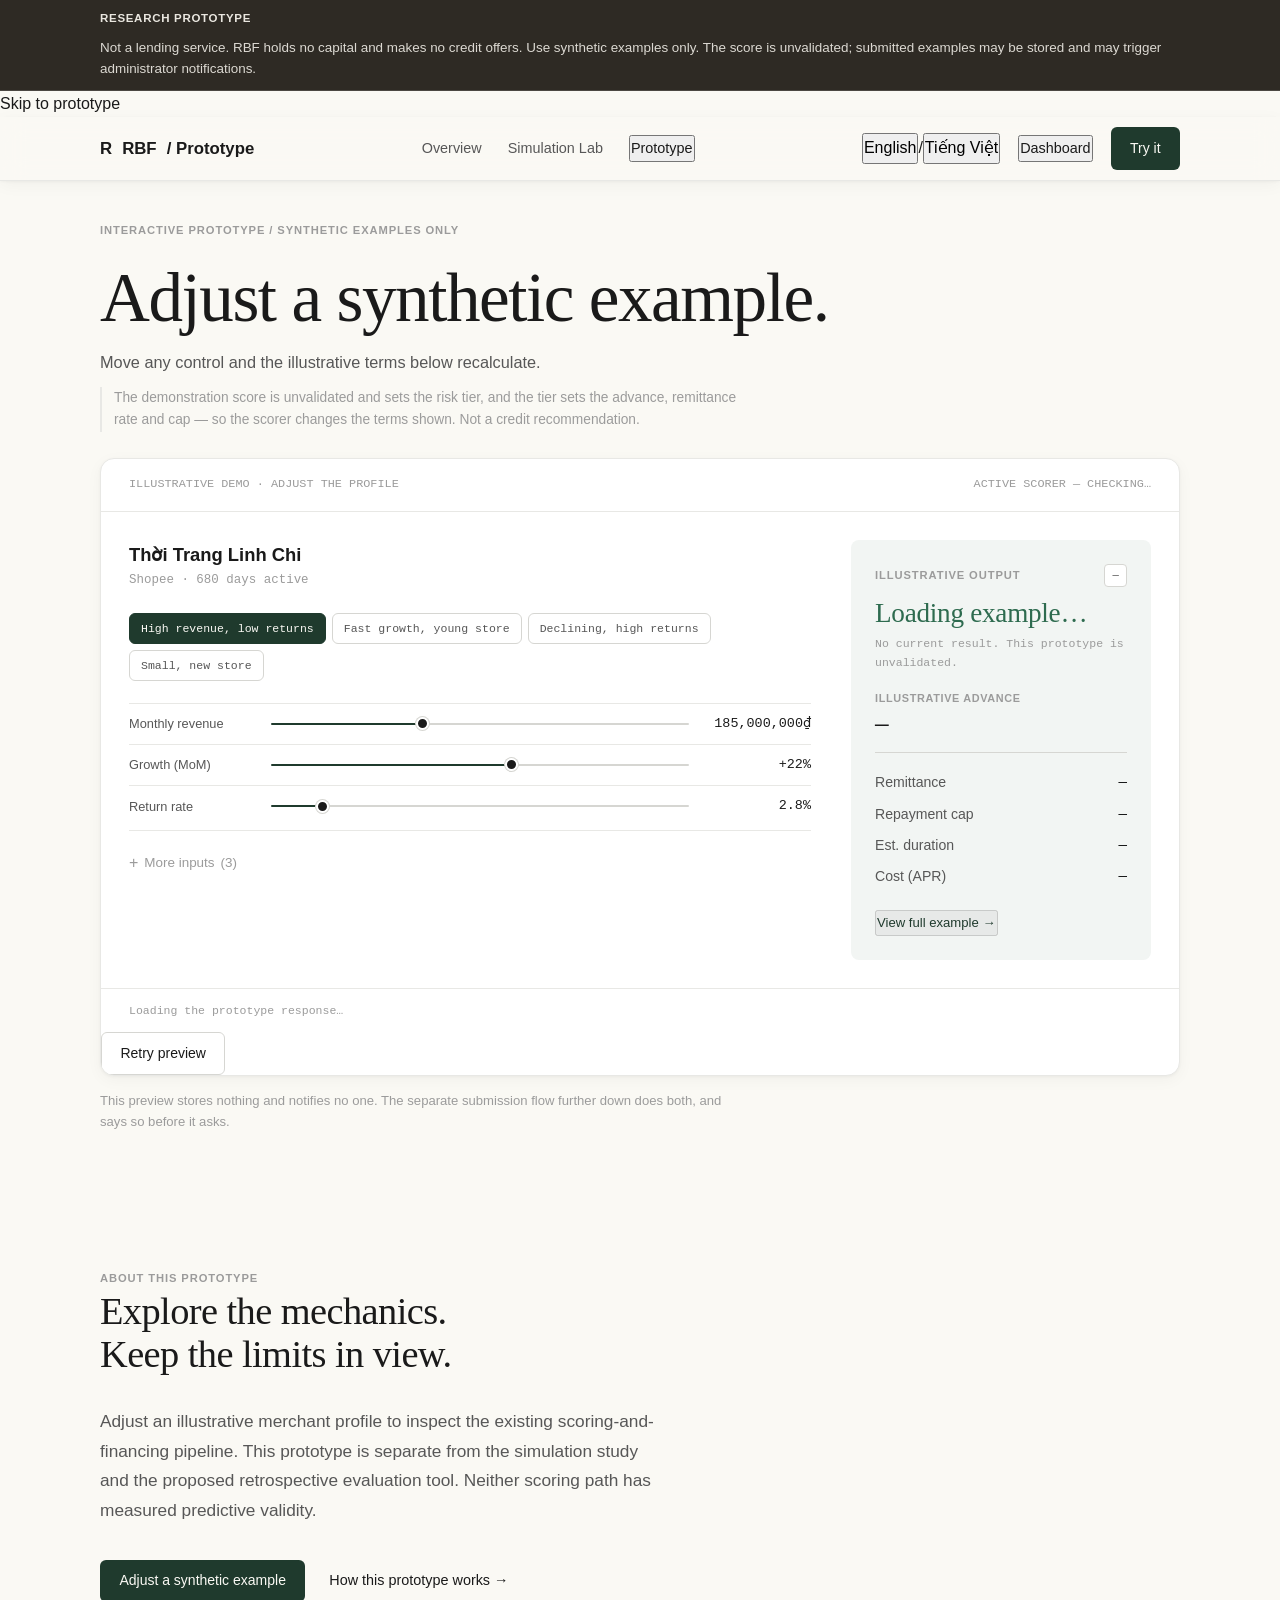
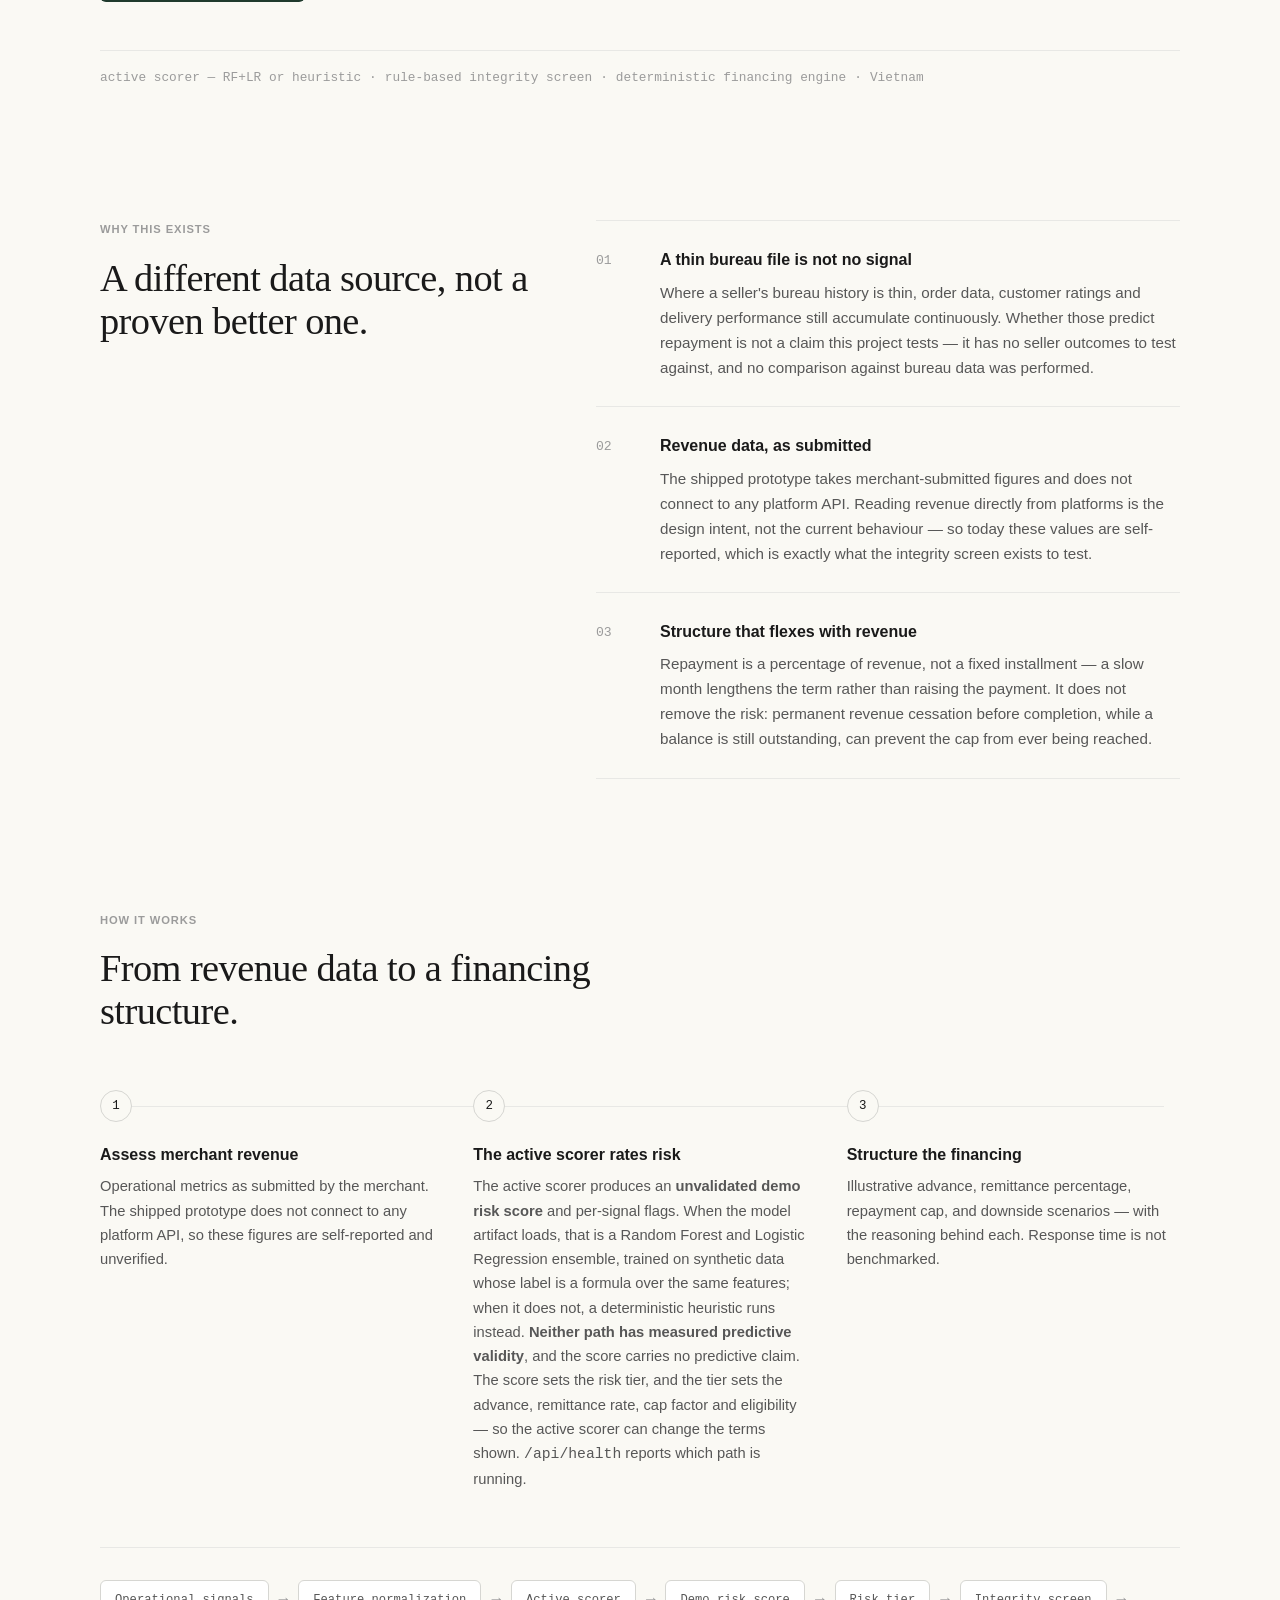
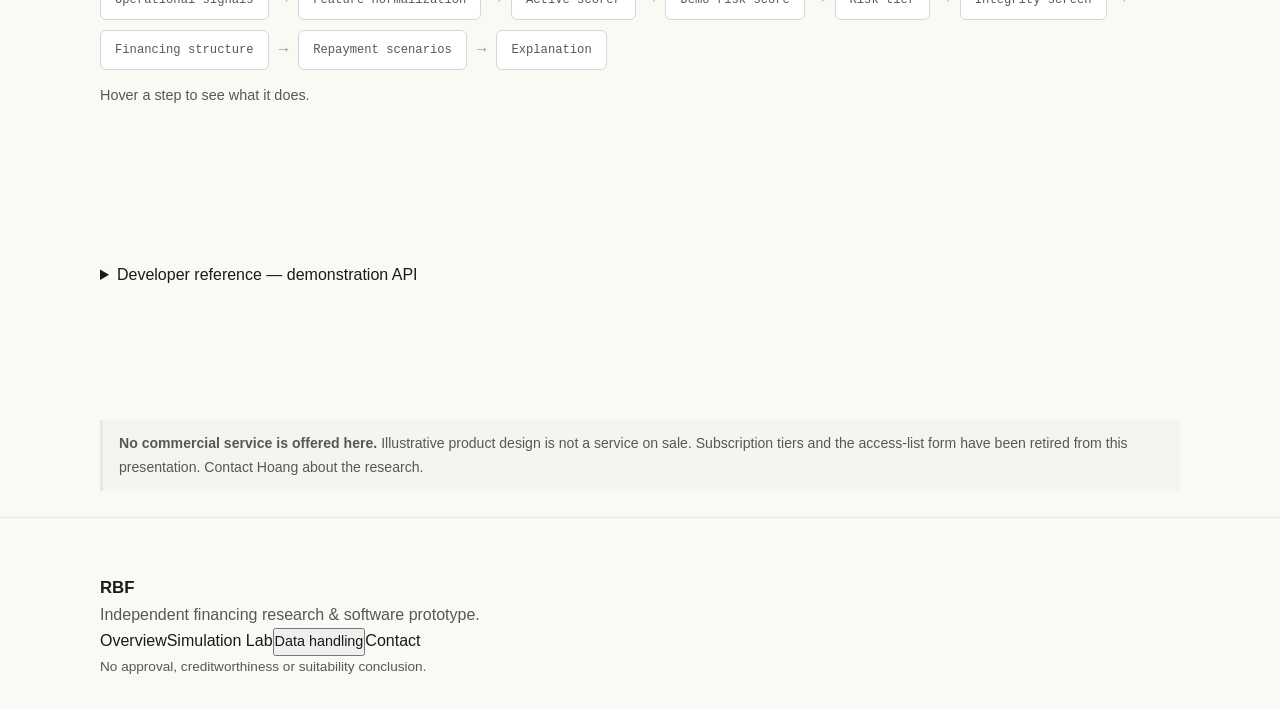
==== commit a50c3b91: "Phase A+B: prototype-first navigation and a workbench-first prototype page PHASE A -- navigation and" ====
--- a/frontend/demo.html
+++ b/frontend/demo.html
@@ -212,7 +212,22 @@
 .demo-banner span{opacity:.88}
 .demo-banner a{color:inherit;text-decoration:underline;text-underline-offset:2px}
 @media(max-width:600px){.demo-banner{font-size:.79rem}}
-.hero{padding:164px 0 0}
+/* The workbench is now the first main content, so the hero no longer needs
+   164px of lead-in above it. */
+.hero{padding:40px 0 0}
+.hero-compact{max-width:760px;margin:0}
+.hero-lede{max-width:600px;margin:14px 0 0;font-size:1.02rem;line-height:1.6}
+.hero-limit{max-width:640px;margin:12px 0 0;font-size:.86rem;line-height:1.65;color:var(--ink-3);
+  border-left:2px solid var(--hairline);padding-left:12px}
+.more-inputs{margin-top:4px;border-top:1px solid var(--hairline);padding-top:10px}
+.more-inputs>summary{cursor:pointer;font-size:.84rem;color:var(--ink-3);list-style:none;
+  min-height:44px;display:flex;align-items:center;gap:6px}
+.more-inputs>summary::-webkit-details-marker{display:none}
+.more-inputs>summary:before{content:"+";font-size:1rem;line-height:1}
+.more-inputs[open]>summary:before{content:"\2212"}
+.more-inputs>summary:hover{color:var(--ink-1)}
+.more-inputs .hc-row:first-of-type{margin-top:4px}
+.preview-scope{margin:14px 0 0;font-size:.82rem;line-height:1.6;color:var(--ink-3);max-width:640px}
 .hero .label{display:block;margin-bottom:22px}
 .hero h1{max-width:820px}
 .hero-body{max-width:560px;margin:30px 0 34px;font-size:1.08rem;line-height:1.72}
@@ -226,7 +241,7 @@
 
 /* Product proof */
 .proof-card{
-  margin-top:44px;background:var(--surface);
+  margin-top:26px;background:var(--surface);
   border:1px solid var(--hairline);border-radius:14px;overflow:hidden;
   box-shadow:var(--shadow);
 }
@@ -644,43 +659,50 @@
 <nav class="nav" aria-label="Prototype navigation" data-i18n-attr="aria-label:demo.nav.label"><div class="wrap">
 <a class="brand" href="/"><span class="rbf-mark" aria-hidden="true">R</span>RBF <span class="brand-context" data-i18n="demo.brand.context">/ Prototype</span></a>
 <div class="nav-links"><a href="/" data-i18n="demo.nav.overview">Overview</a><a href="/lab" data-i18n="chrome.nav.lab">Simulation Lab</a><button class="text-link" onclick="go('landing')" data-i18n="demo.nav.prototype">Prototype</button></div>
-<div class="nav-actions"><div class="lang-switch" role="group" aria-label="Language" data-i18n-attr="aria-label:lang.label"><button type="button" data-lang-option="en" aria-pressed="true">English</button><span class="lang-sep" aria-hidden="true">/</span><button type="button" data-lang-option="vi" aria-pressed="false" lang="vi">Tiếng Việt</button></div><button class="text-link" onclick="go('dashboard')" data-i18n="demo.nav.dashboard">Dashboard</button><button class="btn btn-primary" onclick="go('apply')" data-i18n="demo.cta.enterExample">Enter synthetic example</button><button class="hamburger" id="hamburger" onclick="toggleMenu()" aria-label="Open menu" data-i18n-attr="aria-label:demo.nav.menu" aria-expanded="false" aria-controls="mobile-menu"><span></span><span></span><span></span></button></div>
+<div class="nav-actions"><div class="lang-switch" role="group" aria-label="Language" data-i18n-attr="aria-label:lang.label"><button type="button" data-lang-option="en" aria-pressed="true">English</button><span class="lang-sep" aria-hidden="true">/</span><button type="button" data-lang-option="vi" aria-pressed="false" lang="vi">Tiếng Việt</button></div><button class="text-link" onclick="go('dashboard')" data-i18n="demo.nav.dashboard">Dashboard</button><a class="btn btn-primary" href="#prototype" data-i18n="demo.cta.tryIt">Try it</a><button class="hamburger" id="hamburger" onclick="toggleMenu()" aria-label="Open menu" data-i18n-attr="aria-label:demo.nav.menu" aria-expanded="false" aria-controls="mobile-menu"><span></span><span></span><span></span></button></div>
 </div></nav>
 <div class="mobile-menu" id="mobile-menu"><a href="/" data-i18n="demo.nav.overview">Overview</a><a href="/lab" data-i18n="chrome.nav.lab">Simulation Lab</a><button onclick="go('landing')" data-i18n="demo.nav.prototype">Prototype</button><button onclick="go('dashboard')" data-i18n="demo.nav.dashboard">Dashboard</button></div>
 <main id="page-landing" class="page active">
   <section class="hero">
     <div class="wrap">
+      <!-- WORKBENCH FIRST. The page used to open with a label, a two-line
+           headline, a four-sentence paragraph, two buttons, a rule and a data
+           strip before the first control. Those now follow the workbench, in
+           #about-this-prototype. What stays above it is a compact title, ONE
+           sentence, and the limitation a reader needs before reading a number
+           off the panel. -->
       <span class="label" data-i18n="demo.hero.label">Interactive prototype / synthetic examples only</span>
-      <h1 data-i18n-html="demo.hero.title">Explore the mechanics.<br>Keep the limits in view.</h1>
-      <p class="hero-body" data-i18n="demo.hero.body">Adjust an illustrative merchant profile to inspect the existing scoring-and-financing pipeline. This prototype is separate from the simulation study and the proposed retrospective evaluation tool. Neither scoring path has measured predictive validity.</p>
-      <div class="hero-actions">
-        <button class="btn btn-primary" onclick="go('apply')" data-i18n="demo.cta.enterExample">Enter synthetic example</button>
-        <a class="text-link" onclick="jump('how')" data-i18n="demo.hero.methodology">Read the methodology →</a>
-      </div>
-      <hr class="hero-rule">
-      <div class="data-strip">
-        <span data-i18n="demo.strip.scorer">active scorer — RF+LR or heuristic</span><span data-i18n="demo.strip.integrity">rule-based integrity screen</span><span data-i18n="demo.strip.engine">deterministic financing engine</span><span data-i18n="demo.strip.market">Vietnam</span>
-      </div>
-
-      <div class="proof-card">
+      <h1 class="hero-compact" data-i18n="demo.hero.titleCompact">Adjust a synthetic example.</h1>
+      <p class="hero-lede" data-i18n="demo.hero.lede">Move any control and the illustrative terms below recalculate.</p>
+      <p class="hero-limit" data-i18n="demo.hero.limit">The demonstration score is unvalidated and sets the risk tier, and the tier sets the advance, remittance rate and cap — so the scorer changes the terms shown. Not a credit recommendation.</p>
+      <!-- #prototype: the anchor the homepage's primary action targets. It is
+           the PREVIEW workbench, deliberately not the submission flow. -->
+      <div class="proof-card" id="prototype">
         <div class="proof-head"><span data-i18n="demo.proof.head">ILLUSTRATIVE DEMO · ADJUST THE PROFILE</span><span id="hero-model" title="The ensemble is optional at runtime; this label is read from /api/health." data-i18n="demo.scorer.checking" data-i18n-attr="title:demo.scorer.title.default">ACTIVE SCORER — CHECKING…</span></div>
         <div class="proof-body">
           <div>
             <div class="proof-shop" id="hv-shop">Thời Trang Linh Chi</div>
             <div class="proof-sub"><span id="hv-plat">Shopee</span> · <span id="hv-days-sub">680</span> <span data-i18n="demo.hero.daysActiveUnit">days active</span></div>
             <div class="hero-presets" id="hero-presets">
-              <button class="preset-btn active" data-preset="strong" onclick="heroApplyPreset('strong',this)" data-i18n="demo.preset.strong">Strong operator</button>
-              <button class="preset-btn" data-preset="growth" onclick="heroApplyPreset('growth',this)" data-i18n="demo.preset.growth">Fast-growth</button>
-              <button class="preset-btn" data-preset="volatile" onclick="heroApplyPreset('volatile',this)" data-i18n="demo.preset.volatile">Volatile</button>
-              <button class="preset-btn" data-preset="thin" onclick="heroApplyPreset('thin',this)" data-i18n="demo.preset.thin">Thin-file</button>
+              <button class="preset-btn active" data-preset="strong" onclick="heroApplyPreset('strong',this)" data-i18n="demo.preset.strong">High revenue, low returns</button>
+              <button class="preset-btn" data-preset="growth" onclick="heroApplyPreset('growth',this)" data-i18n="demo.preset.growth">Fast growth, young store</button>
+              <button class="preset-btn" data-preset="volatile" onclick="heroApplyPreset('volatile',this)" data-i18n="demo.preset.volatile">Declining, high returns</button>
+              <button class="preset-btn" data-preset="thin" onclick="heroApplyPreset('thin',this)" data-i18n="demo.preset.thin">Small, new store</button>
             </div>
+            <!-- ALL SIX CONTROLS STAY IN THE DOM. The last three sit inside a
+                 <details>, which only hides them -- it never removes them and
+                 never resets a value, so heroReadValues() keeps reading all
+                 six whether the disclosure is open or shut. -->
             <div class="hero-controls">
               <div class="hc-row"><label for="hc-rev" data-i18n="demo.field.monthlyRevenue">Monthly revenue</label><input type="range" id="hc-rev" min="10" max="500" step="5" value="185"><span class="hc-val mono" id="hv-rev">185,000,000₫</span></div>
               <div class="hc-row"><label for="hc-growth" data-i18n="demo.field.growthMoM">Growth (MoM)</label><input type="range" id="hc-growth" min="-30" max="60" step="1" value="22"><span class="hc-val mono" id="hv-growth">+22%</span></div>
               <div class="hc-row"><label for="hc-return" data-i18n="demo.field.returnRate">Return rate</label><input type="range" id="hc-return" min="0" max="25" step="0.2" value="2.8"><span class="hc-val mono" id="hv-return">2.8%</span></div>
-              <div class="hc-row"><label for="hc-rating" data-i18n="demo.field.rating">Store rating</label><input type="range" id="hc-rating" min="3" max="5" step="0.1" value="4.9"><span class="hc-val mono" id="hv-rating">4.9</span></div>
-              <div class="hc-row"><label for="hc-late" data-i18n="demo.field.lateShipments">Late shipments</label><input type="range" id="hc-late" min="0" max="20" step="0.2" value="1.8"><span class="hc-val mono" id="hv-late">1.8%</span></div>
-              <div class="hc-row"><label for="hc-days" data-i18n="demo.field.daysActive">Days active</label><input type="range" id="hc-days" min="30" max="1000" step="10" value="680"><span class="hc-val mono" id="hv-days">680d</span></div>
+              <details class="more-inputs" id="more-inputs">
+                <summary><span data-i18n="demo.moreInputs">More inputs</span> <span class="mi-count" aria-hidden="true">(3)</span></summary>
+                <div class="hc-row"><label for="hc-rating" data-i18n="demo.field.rating">Store rating</label><input type="range" id="hc-rating" min="3" max="5" step="0.1" value="4.9"><span class="hc-val mono" id="hv-rating">4.9</span></div>
+                <div class="hc-row"><label for="hc-late" data-i18n="demo.field.lateShipments">Late shipments</label><input type="range" id="hc-late" min="0" max="20" step="0.2" value="1.8"><span class="hc-val mono" id="hv-late">1.8%</span></div>
+                <div class="hc-row"><label for="hc-days" data-i18n="demo.field.daysActive">Days active</label><input type="range" id="hc-days" min="30" max="1000" step="10" value="680"><span class="hc-val mono" id="hv-days">680d</span></div>
+              </details>
             </div>
             <div class="hero-chips" id="hero-chips"></div>
             <p class="hero-reason" id="hero-reason"></p>
@@ -706,6 +728,31 @@
         </div>
         <div class="proof-foot" id="hero-foot" aria-live="polite" data-i18n="demo.hero.loading">Loading the prototype response…</div>
         <button class="btn btn-ghost" id="hero-retry" onclick="heroRunPreview()" hidden data-i18n="demo.hero.retry">Retry preview</button>
+      </div>
+      <!-- Scoped to THIS preview. The separate submission flow below does
+           store records and can notify an administrator, and says so where it
+           asks for them. -->
+      <p class="preview-scope" data-i18n="demo.preview.scope">This preview stores nothing and notifies no one. The separate submission flow further down does both, and says so before it asks.</p>
+    </div>
+  </section>
+
+  <!-- The introduction, relocated from above the workbench. -->
+  <section class="section" id="about-this-prototype">
+    <div class="wrap">
+      <span class="label" data-i18n="demo.about.label">About this prototype</span>
+      <h2 data-i18n-html="demo.hero.title">Explore the mechanics.<br>Keep the limits in view.</h2>
+      <p class="hero-body" data-i18n="demo.hero.body">Adjust an illustrative merchant profile to inspect the existing scoring-and-financing pipeline. This prototype is separate from the simulation study and the proposed retrospective evaluation tool. Neither scoring path has measured predictive validity.</p>
+      <div class="hero-actions">
+        <a class="btn btn-primary" href="#prototype" data-i18n="demo.cta.adjustExample">Adjust a synthetic example</a>
+        <!-- Was an <a onclick> with no href: not in the tab order and not
+             keyboard-activatable. Now a real in-page link, and renamed to what
+             it actually opens -- this prototype's own "How it works" section,
+             not the research methodology. -->
+        <a class="text-link" href="#how" data-i18n="demo.hero.howItWorks">How this prototype works →</a>
+      </div>
+      <hr class="hero-rule">
+      <div class="data-strip">
+        <span data-i18n="demo.strip.scorer">active scorer — RF+LR or heuristic</span><span data-i18n="demo.strip.integrity">rule-based integrity screen</span><span data-i18n="demo.strip.engine">deterministic financing engine</span><span data-i18n="demo.strip.market">Vietnam</span>
       </div>
     </div>
   </section>
@@ -1022,16 +1069,40 @@
 };
 const pct = (v,d=1) => (Number(v)*100).toFixed(d) + '%';
 const signed = v => (Number(v)>=0?'+':'') + Math.round(Number(v)*100) + '%';
-function go(page){
+/* `keepScroll` exists because html has scroll-behavior:smooth, which makes
+   window.scrollTo(0,0) an ANIMATION. jump() used to call go() and then scroll
+   to its target 70ms later, so the still-running reset-to-top animation
+   cancelled it and the deep link silently did nothing. jump() now suppresses
+   the reset instead of racing it. */
+function go(page, keepScroll){
   document.querySelectorAll('.page').forEach(p=>p.classList.remove('active'));
   document.getElementById('page-'+page).classList.add('active');
   closeMenu();
-  window.scrollTo(0,0);
-  requestAnimationFrame(()=>window.scrollTo(0,0));
+  if(!keepScroll){
+    window.scrollTo(0,0);
+    requestAnimationFrame(()=>window.scrollTo(0,0));
+  }
   if(page==='dashboard') initDashboard();
   if(page==='apply') resetApply();
 }
-function jump(id){ go('landing'); setTimeout(()=>{ const el=document.getElementById(id); if(el) el.scrollIntoView({behavior:'smooth'}); }, 70); }
+/* Scrolls AND moves focus. A deep link that only scrolls leaves a keyboard
+   user at the top of the document, so the next Tab goes to the site nav rather
+   than into the thing they linked to. tabindex="-1" makes the target
+   focusable without adding it to the tab order. */
+function jump(id){
+  go('landing', true);                 // do not fight our own scroll
+  requestAnimationFrame(()=>{
+    const el=document.getElementById(id);
+    if(!el){ window.scrollTo(0,0); return; }
+    el.scrollIntoView({behavior:'smooth',block:'start'});
+    /* Scroll AND focus. A deep link that only scrolls leaves a keyboard user
+       at the top of the document, so their next Tab goes to the site nav
+       rather than into the thing they linked to. tabindex="-1" makes the
+       target focusable without adding it to the tab order. */
+    if(!el.hasAttribute('tabindex')) el.setAttribute('tabindex','-1');
+    el.focus({preventScroll:true});
+  });
+}
 function toggleMenu(){ const b=document.getElementById('hamburger'); const open=b.classList.toggle('open'); b.setAttribute('aria-expanded',String(open)); document.getElementById('mobile-menu').classList.toggle('open',open); }
 function closeMenu(){ document.getElementById('hamburger').classList.remove('open'); document.getElementById('hamburger').setAttribute('aria-expanded','false'); document.getElementById('mobile-menu').classList.remove('open'); }
 const CODE = {
@@ -1703,12 +1774,42 @@
     if(heroFootKey) setI18nText('hero-foot', heroFootKey);
   }
   if(resultLastData){ try { renderResult(resultLastData); } catch(_) { /* leave the result as rendered */ } }
+  /* F7: the dashboard builds its own copy at render time -- chart legends,
+     verdict badges, the traffic line, the empty-table message -- none of which
+     carry a data-i18n attribute, so the runtime's attribute pass cannot reach
+     them. Without this they stay in the language that was active when the
+     dashboard last loaded. `stats` is null until the first load, so the
+     repaint is skipped entirely before then rather than throwing. */
+  if(stats){
+    try { renderStats(); renderCounts(); renderCharts(); renderTable(); }
+    catch(_) { /* leave the dashboard as rendered */ }
+  }
+  if(window.RBF_FX) window.RBF_FX.render();
 }
 window.addEventListener('rbf:languagechange', repaintDynamicCopy);
 document.addEventListener('keydown',function(e){ if(e.key==='Escape') closeMenu(); });
-const initialPage=location.hash.slice(1);
-if(['apply','dashboard','privacy'].includes(initialPage)) go(initialPage);
-if(initialPage==='pricing') jump('pricing');
+/* ── routing ────────────────────────────────────────────────────────────────
+   This used to be a one-shot read with no hashchange or popstate listener, so
+   a deep link worked on first load and then never again: pressing Back, or
+   following a second in-page link, changed the URL and left the page where it
+   was. `#prototype` is the workbench anchor the homepage's primary action
+   points at; it resolves to the landing page and scrolls to the workbench
+   rather than to the submission flow.
+
+   routeFromHash() is idempotent and safe to call repeatedly, and it NEVER
+   triggers a write: it only shows a page and scrolls. */
+const PAGE_ROUTES=['apply','dashboard','privacy'];
+const SCROLL_ROUTES={prototype:'prototype', pricing:'pricing', how:'how'};
+function routeFromHash(){
+  const h=(location.hash||'').slice(1);
+  if(!h){ return; }
+  if(PAGE_ROUTES.includes(h)){ go(h); return; }
+  if(SCROLL_ROUTES[h]){ jump(SCROLL_ROUTES[h]); return; }
+  /* An unknown fragment is left to the browser, exactly as before. */
+}
+window.addEventListener('hashchange', routeFromHash);
+window.addEventListener('popstate', routeFromHash);
+routeFromHash();
 </script>
 </body>
 </html>
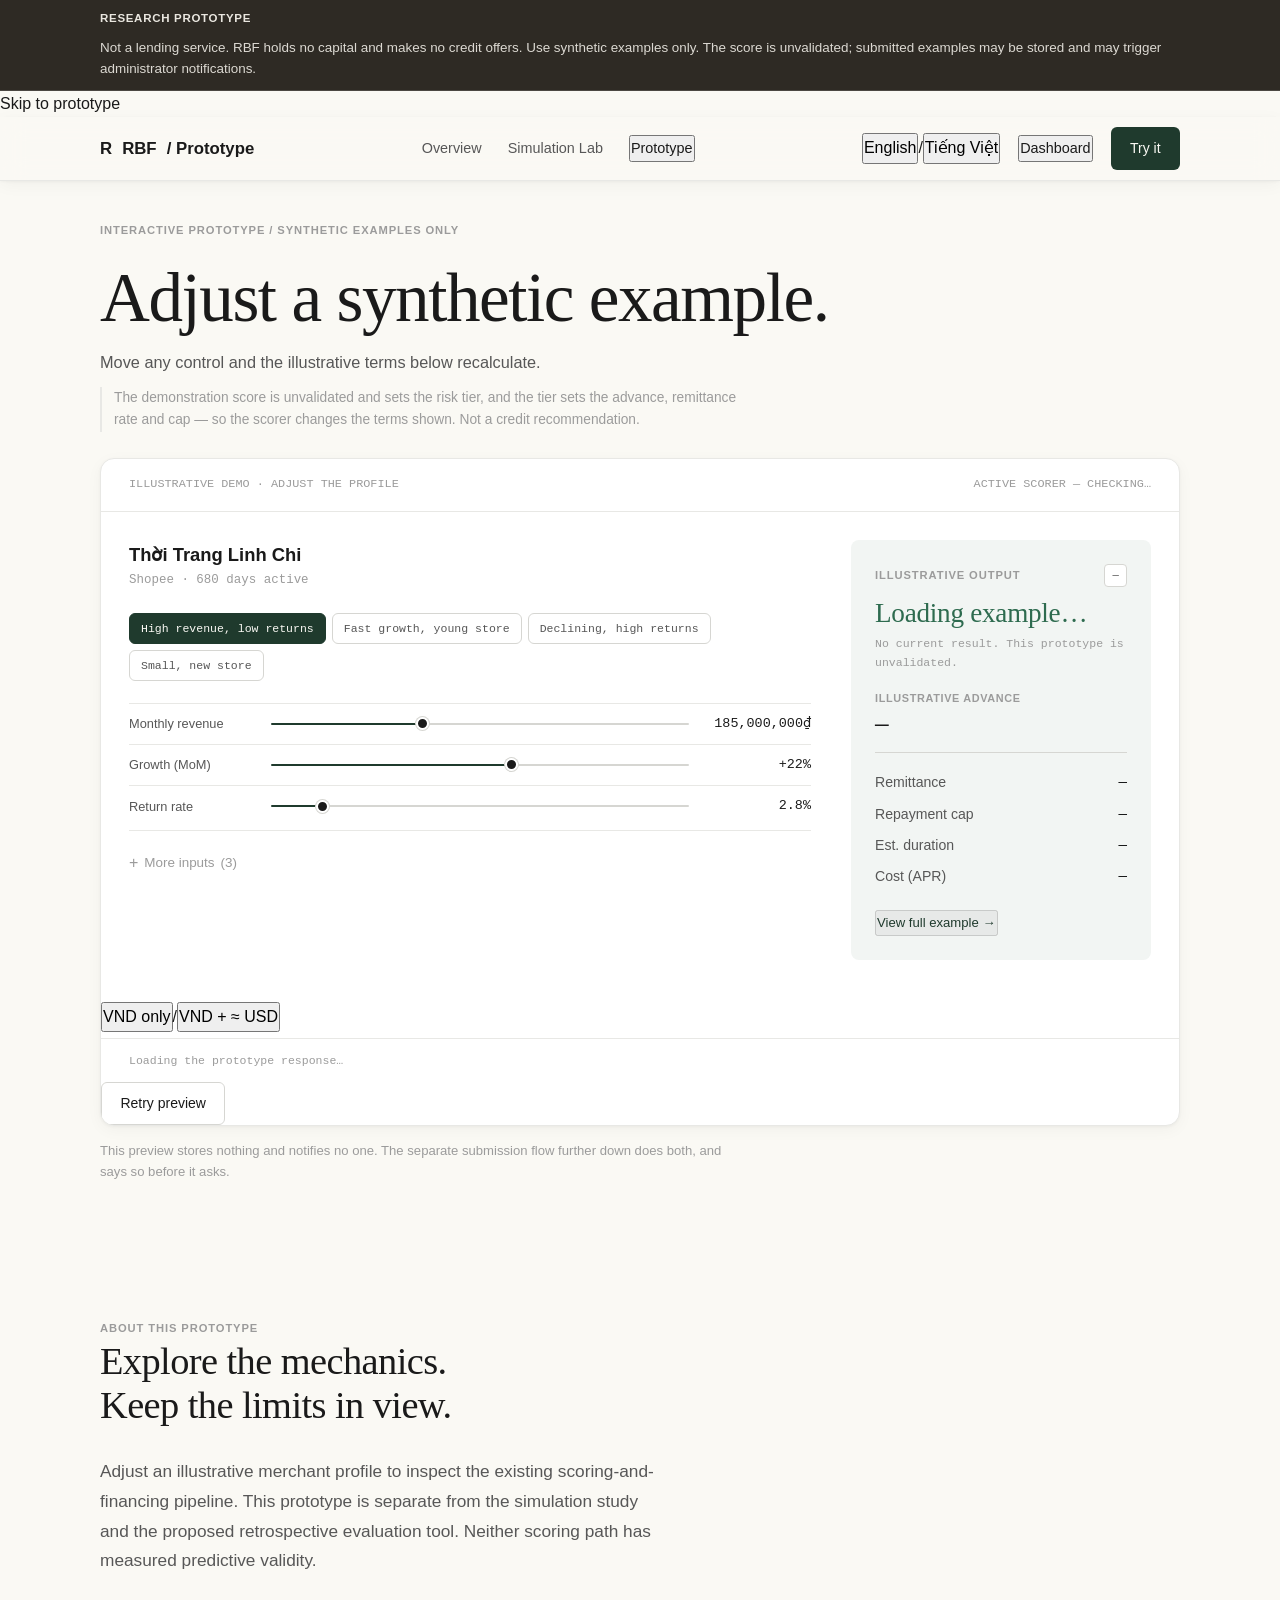
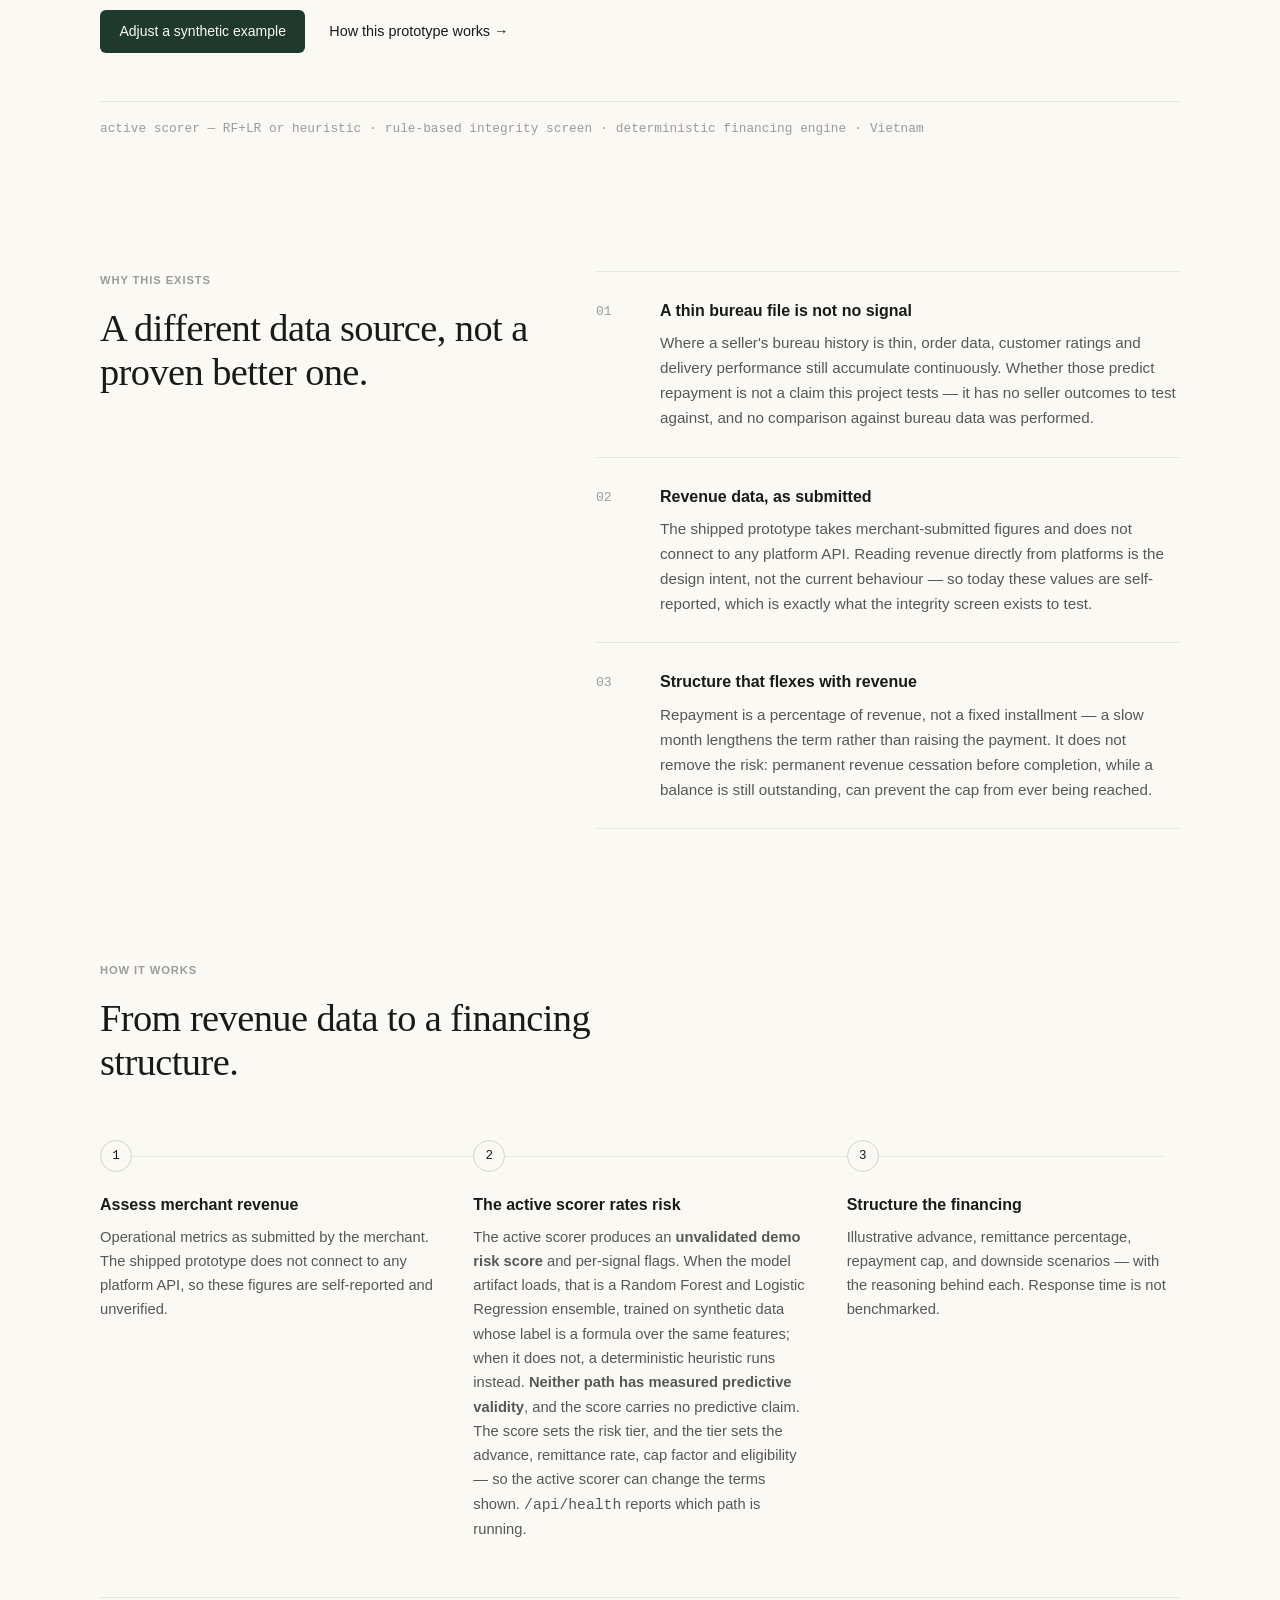
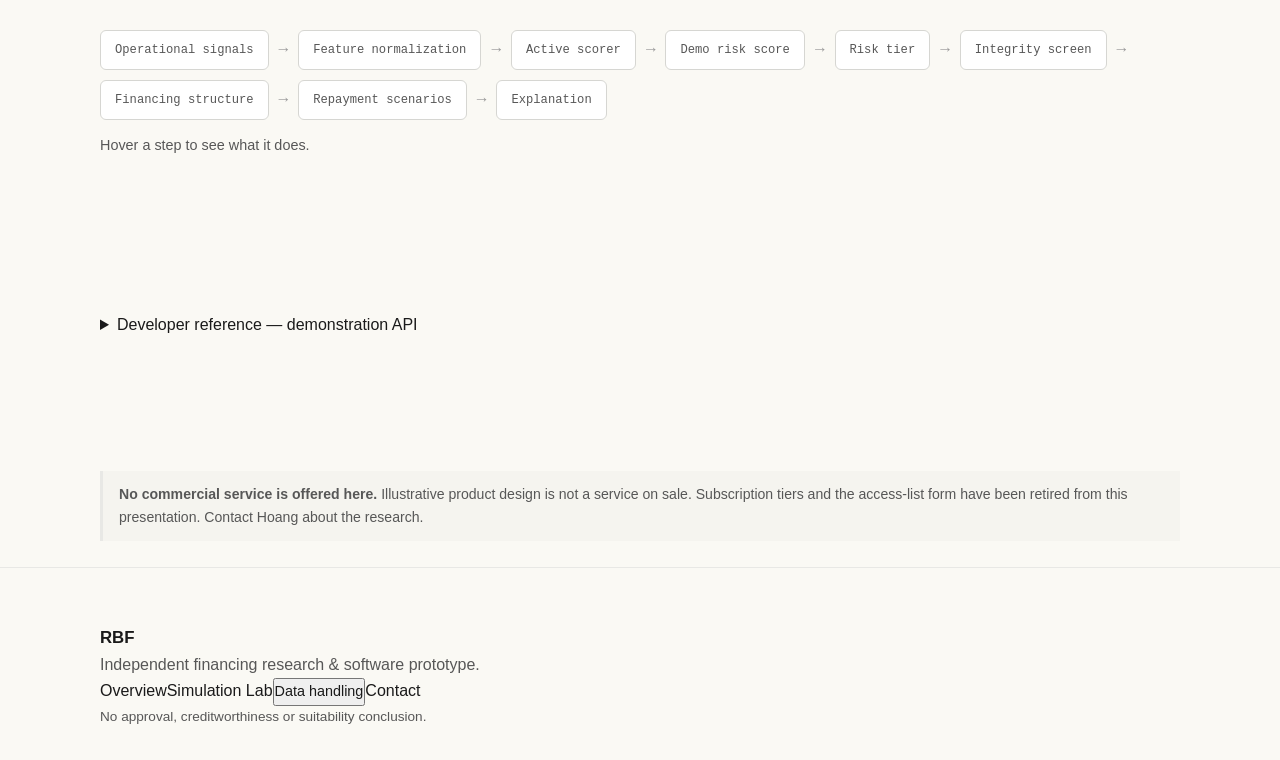
==== commit c91a166b: "R4: a USD figure must not outlive the result it converts Clearing a result set the VND text to a das" ====
--- a/frontend/demo.html
+++ b/frontend/demo.html
@@ -726,6 +726,13 @@
             <button class="hero-full-link text-link" id="hero-full-link" onclick="heroViewFull()" disabled data-i18n="demo.hero.viewFull">View full example →</button>
           </div>
         </div>
+        <!-- R4.2: the workbench's amounts are USD-bound, so the dated source
+             and status note belongs HERE, beside them. It used to live only in
+             #page-result, so a visitor had to open the full example to learn
+             what the conversion was based on. The control and the note are a
+             pair; fx-display keeps every [data-fx-option] group in sync. -->
+        <div class="fx-switch" role="group" aria-label="Amount display" data-i18n-attr="aria-label:fx.display.label" style="margin-top:14px"><button type="button" data-fx-option="vnd" aria-pressed="false" data-i18n="fx.display.vnd">VND only</button><span class="lang-sep" aria-hidden="true">/</span><button type="button" data-fx-option="dual" aria-pressed="true" data-i18n="fx.display.dual">VND + ≈ USD</button></div>
+        <p class="fx-note" data-fx-note aria-live="polite" style="margin-top:6px"></p>
         <div class="proof-foot" id="hero-foot" aria-live="polite" data-i18n="demo.hero.loading">Loading the prototype response…</div>
         <button class="btn btn-ghost" id="hero-retry" onclick="heroRunPreview()" hidden data-i18n="demo.hero.retry">Retry preview</button>
       </div>
@@ -1051,9 +1058,24 @@
  * than publishing a figure we cannot convert exactly. */
 function bindMoney(el, vnd) {
   if (!el) return;
+  /* null, undefined and '' all coerce to 0 through Number(), which used to
+     bind data-vnd="0" and paint "≈ 0.00 USD" beside the dash that fmtVND()
+     renders for exactly those values. Absence is not zero, so it is rejected
+     before the numeric check. */
+  if (vnd === null || vnd === undefined || vnd === '') { unbindMoney(el); return; }
   const n = Number(vnd);
   if (Number.isFinite(n) && Math.floor(n) === n && n >= 0) el.setAttribute('data-vnd', String(n));
-  else el.removeAttribute('data-vnd');
+  else unbindMoney(el);
+}
+/* Removing the TEXT is not enough. fx-display reads data-vnd, not the text, so
+   an element left bound keeps -- and on the next render() repaints -- a USD
+   amount beside a dash and a "no current result" message. Both the binding and
+   the sibling .fx-line have to go. */
+function unbindMoney(el) {
+  if (!el) return;
+  el.removeAttribute('data-vnd');
+  const sib = el.nextElementSibling;
+  if (sib && sib.classList && sib.classList.contains('fx-line')) sib.remove();
 }
 function setMoney(id, vnd) {
   const el = document.getElementById(id);
@@ -1648,7 +1670,11 @@
   heroLastData=null; heroLastMs=null; heroPlaceholderKey=messageKey;
   document.getElementById('hd-box').className='decision-box';
   setI18nText('hd-word',messageKey);
-  ['hd-tier','hd-limit','hd-rate','hd-pd','hd-dur','hd-apr'].forEach(id=>document.getElementById(id).textContent='—');
+  ['hd-tier','hd-limit','hd-rate','hd-pd','hd-dur','hd-apr'].forEach(id=>{
+    const el=document.getElementById(id);
+    el.textContent='—';
+    unbindMoney(el);      // the USD line must not outlive the figure it converts
+  });
   setI18nText('hd-pdline','demo.hero.d.noResult');
   document.getElementById('hero-chips').textContent='';
   document.getElementById('hero-reason').textContent='';
